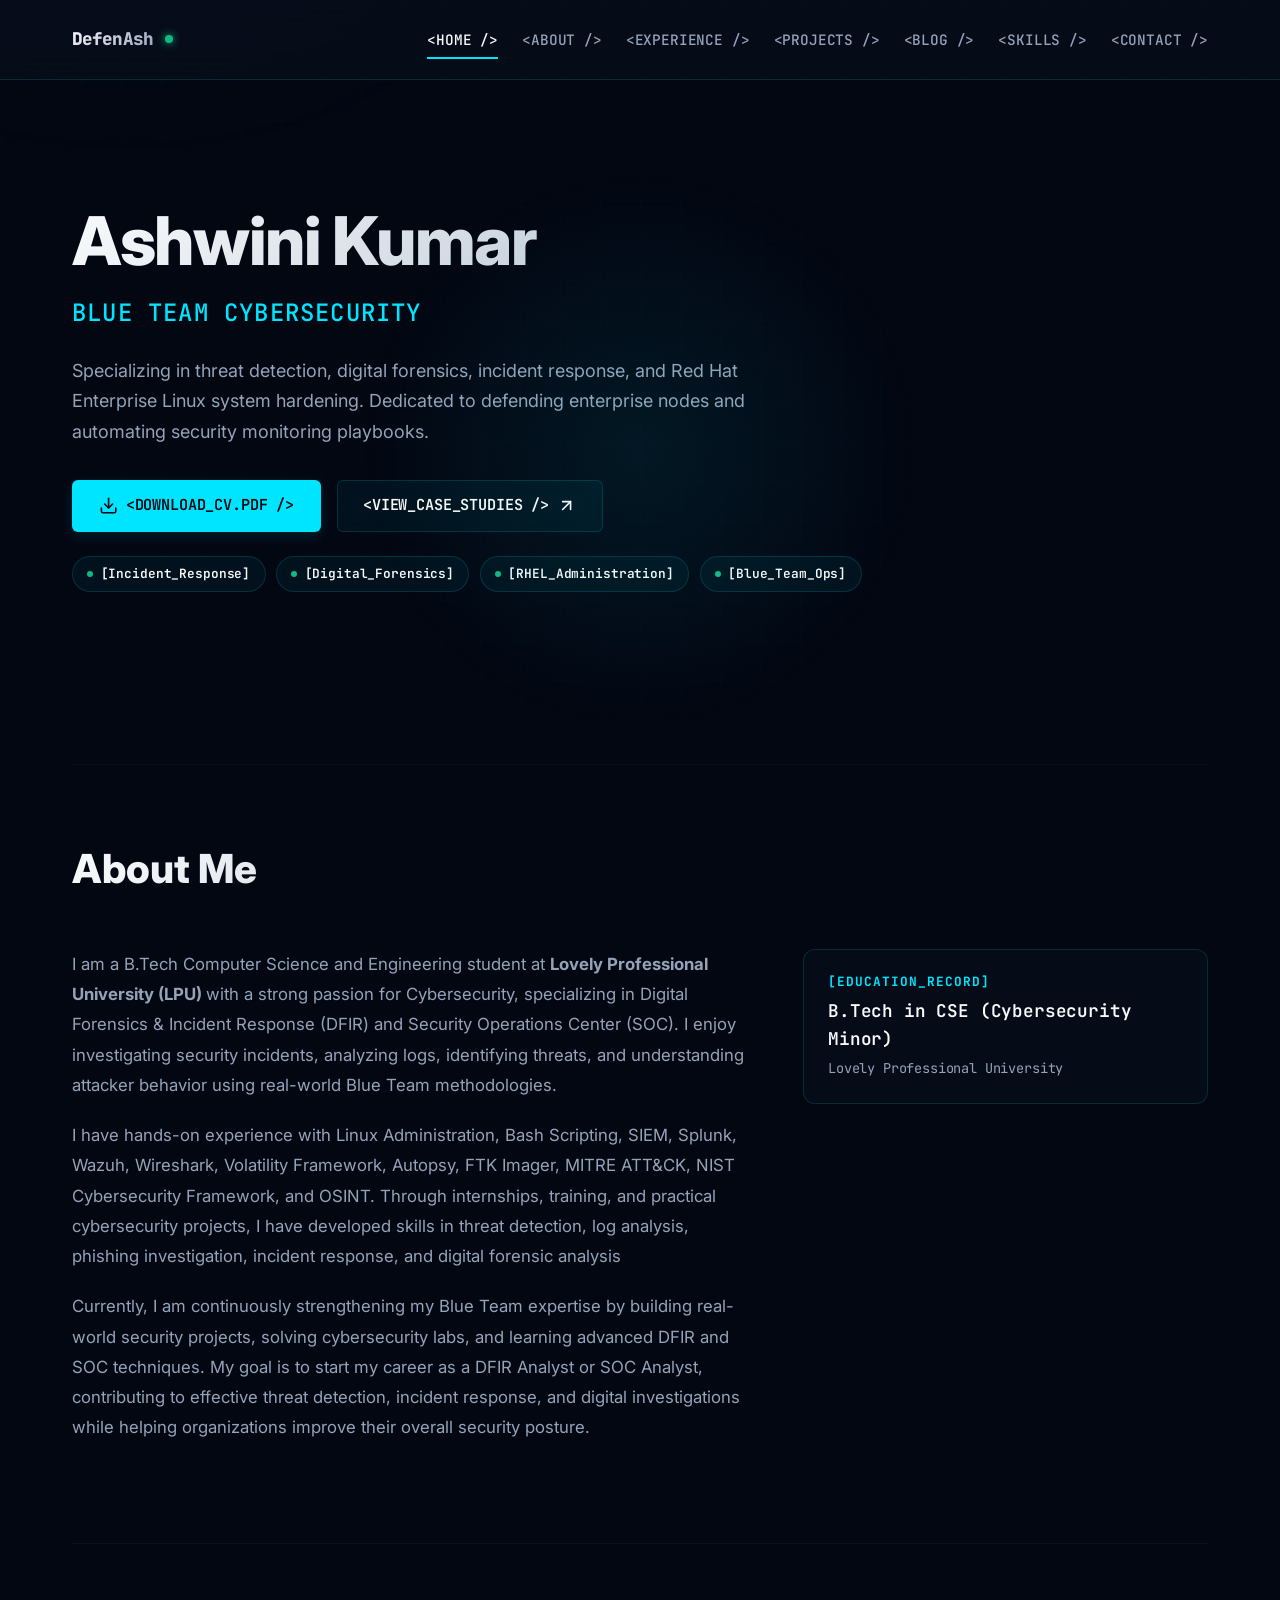
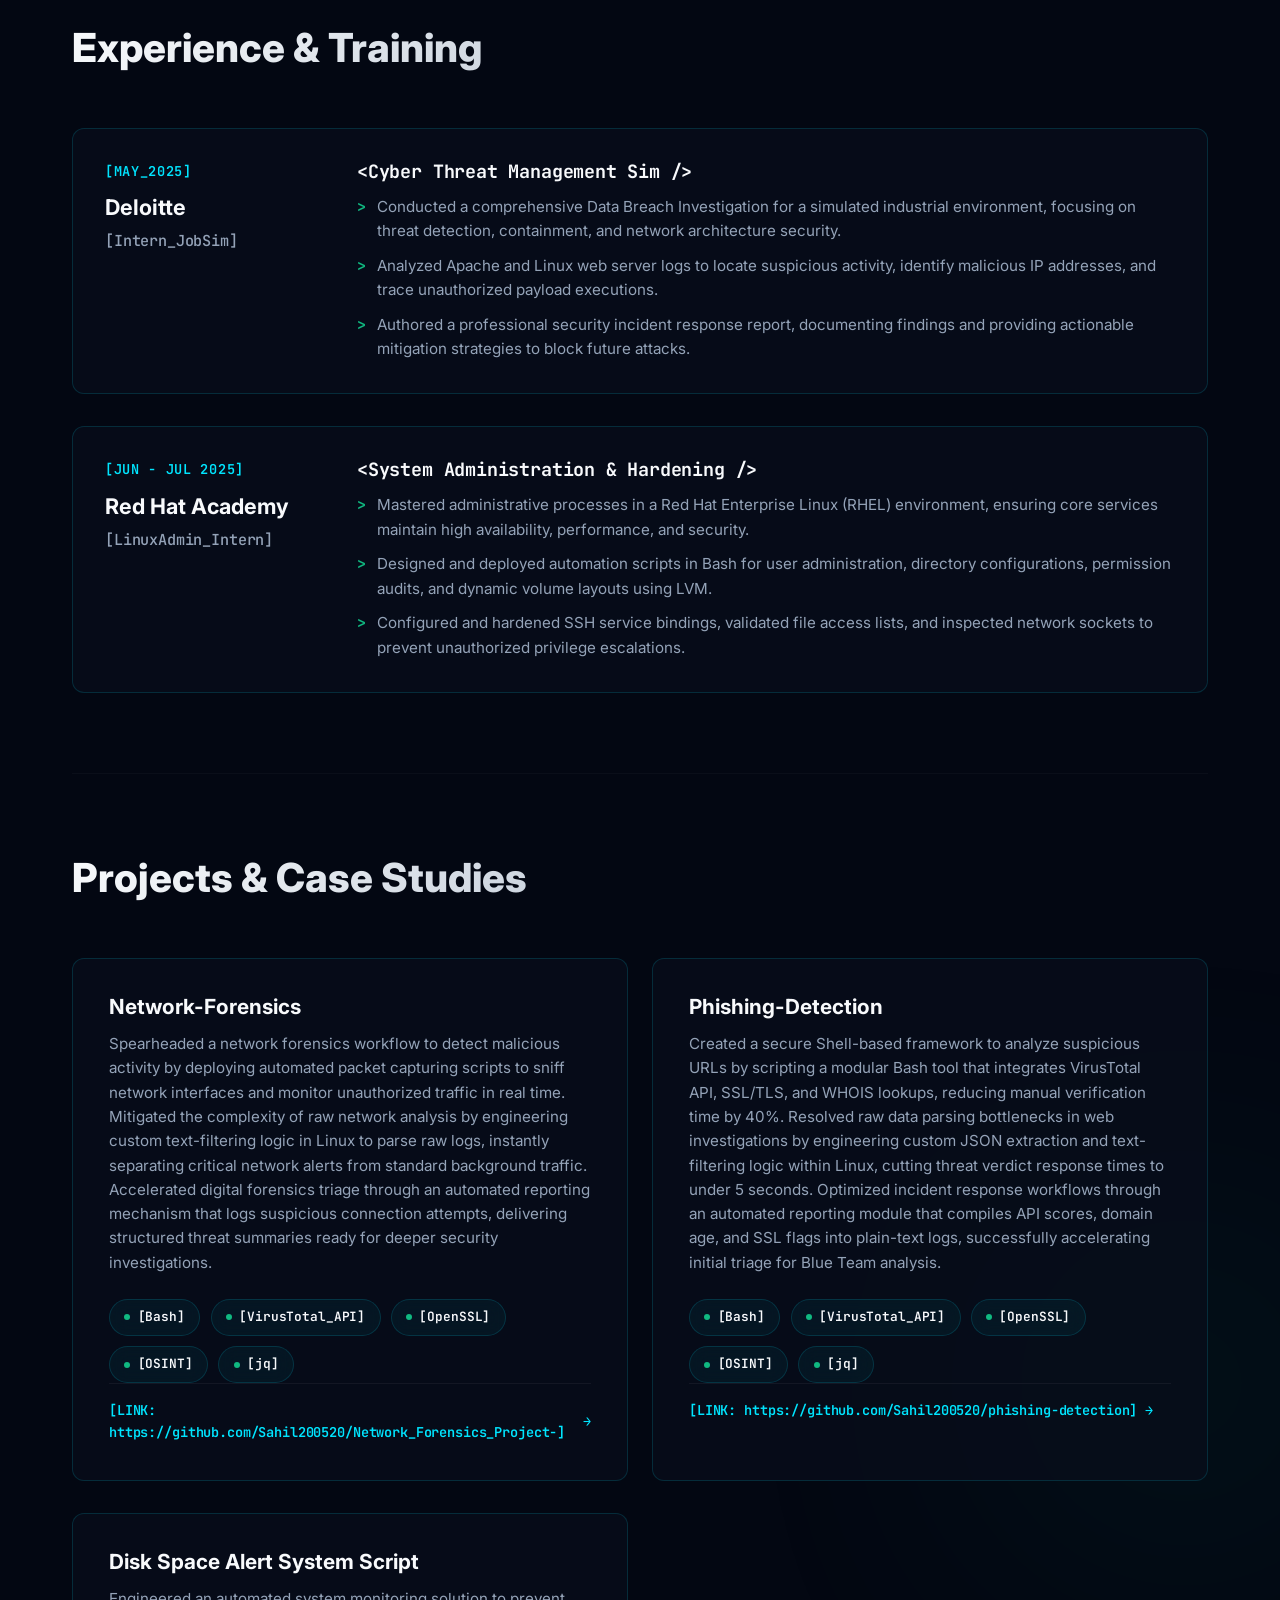
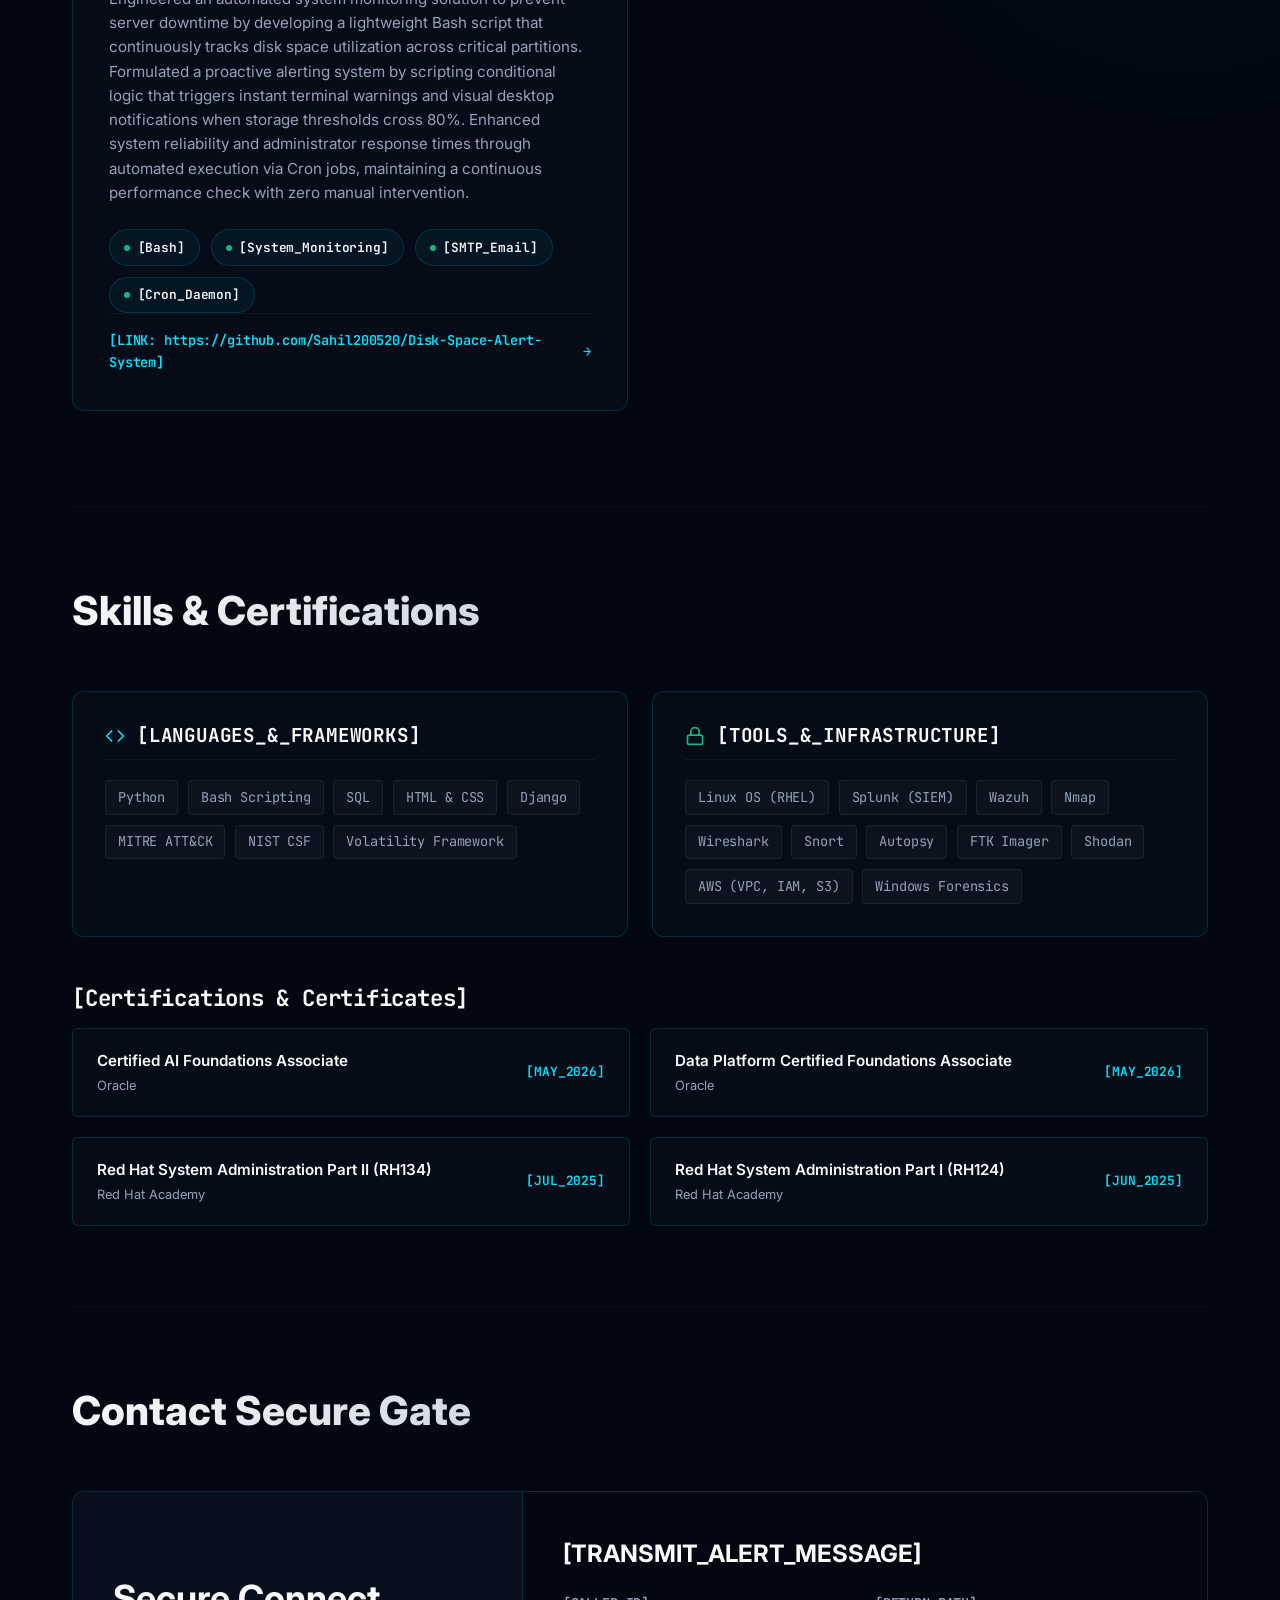
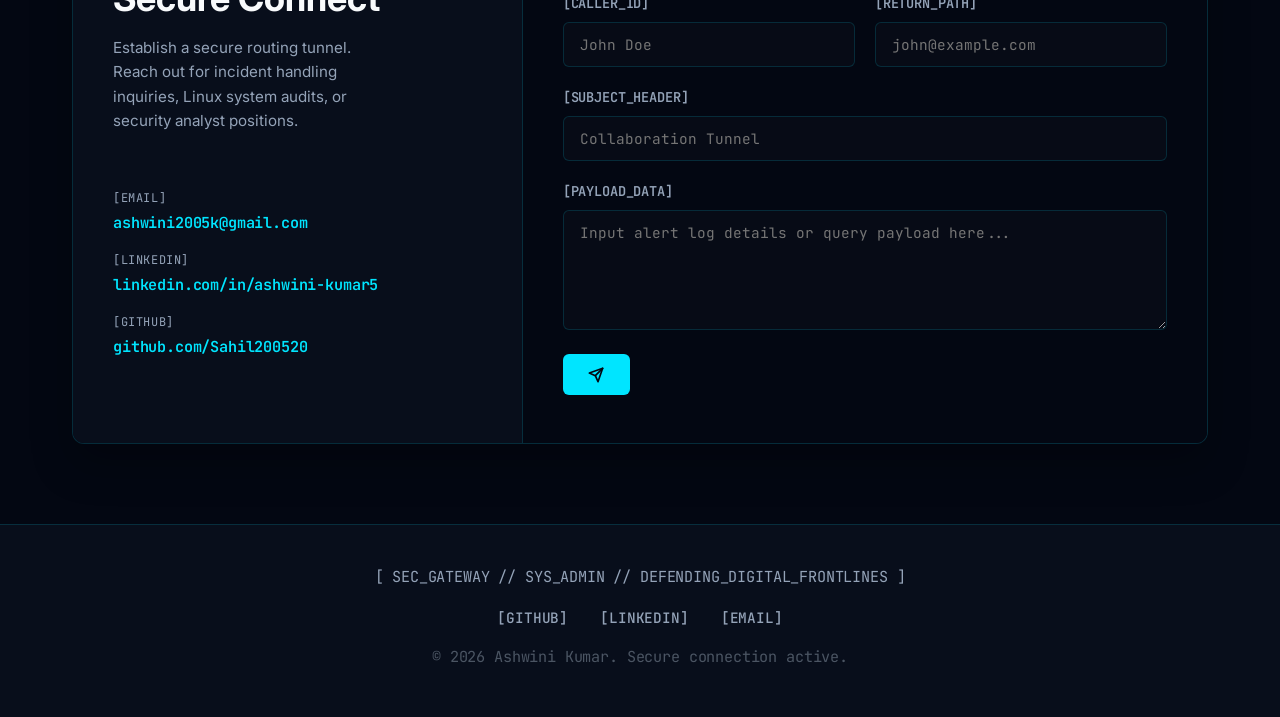
==== Portfolio/index.html @ 3b48bff8 "Fixed embedded repository issue and tracked Portfolio folder" ====
<!DOCTYPE html>
<html lang="en">

<head>
  <meta charset="utf-8" />
  <meta name="viewport" content="width=device-width, initial-scale=1" />
  <title>Ashwini Kumar | Cybersecurity &amp; Computer Science Engineer</title>
  <meta name="description"
    content="Portfolio of Ashwini Kumar, a B.Tech Computer Science and Engineering student specializing in Cybersecurity, Blue Team Operations, and Threat Detection." />
  <link rel="stylesheet" href="style.css" />
</head>

<body>
  <!-- Background Blobs -->
  <div class="bg-blob blob-1"></div>
  <div class="bg-blob blob-2"></div>

  <!-- Header Navigation -->
  <header class="topbar">
    <div class="inner">
      <a href="#home" class="brand" aria-label="Ashwini Kumar Home">
        <span class="monospace text-gradient"
          style="font-weight: 800; font-size: 1.1rem; letter-spacing: -0.05em; display: flex; align-items: center; gap: 0.45rem;">
          <span>DefenAsh</span>
        </span>
        <span class="status-dot" aria-hidden="true" style="margin-left: 0.25rem;"></span>
      </a>
      <button class="menu-toggle" aria-label="Toggle menu" id="menu-toggle">
        <span></span><span></span><span></span>
      </button>
      <nav aria-label="Main navigation" id="main-nav" class="monospace">
        <a class="navlink active" href="#home">&lt;HOME /&gt;</a>
        <a class="navlink" href="#about">&lt;ABOUT /&gt;</a>
        <a class="navlink" href="#experience">&lt;EXPERIENCE /&gt;</a>
        <a class="navlink" href="#projects">&lt;PROJECTS /&gt;</a>
        <a class="navlink" href="https://medium.com/@ashwini2005k" target="_blank" rel="noopener noreferrer">&lt;BLOG
          /&gt;</a>
        <a class="navlink" href="#skills">&lt;SKILLS /&gt;</a>
        <a class="navlink" href="#contact">&lt;CONTACT /&gt;</a>
      </nav>
    </div>
  </header>

  <!-- Main Content Wrap -->
  <main class="wrap">

    <!-- Hero Section -->
    <section id="home" class="hero reveal active">
      <div class="hero-content">
        <!-- <div class="hero-subtitle monospace">[ SEC_OPS // STATUS: ACTIVE_DEFENSE ]</div> -->
        <h1 class="text-gradient">Ashwini Kumar</h1>
        <div class="hero-role monospace"
          style="font-size: clamp(1.1rem, 3vw, 1.5rem); text-transform: uppercase; letter-spacing: 0.05em;">
          <span style="color: var(--accent-primary);">Blue Team Cybersecurity</span>
          <span class="accent-bullet" aria-hidden="true"
            style="color: var(--accent-secondary); margin: 0 0.5rem;"></span>
          <!-- <span>Aspiring SOC Analyst</span> -->
        </div>
        <p class="hero-desc">
          Specializing in threat detection, digital forensics, incident response, and Red Hat Enterprise Linux system
          hardening. Dedicated to defending enterprise nodes and automating security monitoring playbooks.
        </p>
        <div class="btnrow">
          <a href="assets/Ashwini_Kumar_Resume.pdf" class="btn primary" download="Ashwini_Kumar_Resume.pdf">
            <svg class="icon" viewBox="0 0 24 24" width="24" height="24" stroke="currentColor" stroke-width="2"
              fill="none" stroke-linecap="round" stroke-linejoin="round">
              <path d="M21 15v4a2 2 0 0 1-2 2H5a2 2 0 0 1-2-2v-4"></path>
              <polyline points="7 10 12 15 17 10"></polyline>
              <line x1="12" y1="15" x2="12" y2="3"></line>
            </svg>
            <span class="monospace">&lt;DOWNLOAD_CV.PDF /&gt;</span>
          </a>
          <a href="#projects" class="btn glass">
            <span class="monospace">&lt;VIEW_CASE_STUDIES /&gt;</span>
            <svg class="icon" style="transform: rotate(-45deg);" viewBox="0 0 24 24" width="24" height="24"
              stroke="currentColor" stroke-width="2" fill="none" stroke-linecap="round" stroke-linejoin="round">
              <line x1="5" y1="12" x2="19" y2="12"></line>
              <polyline points="12 5 19 12 12 19"></polyline>
            </svg>
          </a>
        </div>
        <div class="badges" aria-label="Core Qualifications">
          <!-- <span class="badge monospace">[SecOps]</span> -->
          <span class="badge monospace">[Incident_Response]</span>
          <span class="badge monospace">[Digital_Forensics]</span>
          <span class="badge monospace">[RHEL_Administration]</span>
          <span class="badge monospace">[Blue_Team_Ops]</span>
        </div>
      </div>
    </section>

    <!-- About Me Section -->
    <section id="about" class="reveal">
      <div class="section-title-wrap">
        <!-- <span class="section-tag monospace">[01_OVERVIEW_MODULE]</span> -->
        <h2 class="section-title text-gradient">About Me</h2>
      </div>
      <div class="about-grid">
        <div class="about-text">
          <p>
            I am a B.Tech Computer Science and Engineering student at <strong>Lovely Professional University (LPU)
            </strong> with a strong
            passion for Cybersecurity, specializing in Digital Forensics & Incident Response (DFIR) and Security
            Operations Center (SOC). I enjoy investigating security incidents, analyzing logs, identifying threats, and
            understanding attacker behavior using real-world Blue Team methodologies.
          </p>
          <p>
            I have hands-on experience with Linux Administration, Bash Scripting, SIEM, Splunk, Wazuh, Wireshark,
            Volatility Framework, Autopsy, FTK Imager, MITRE ATT&CK, NIST Cybersecurity Framework, and OSINT. Through
            internships, training, and practical cybersecurity projects, I have developed skills in threat detection,
            log analysis, phishing investigation, incident response, and digital forensic analysis
          </p>
          <p>
            Currently, I am continuously strengthening my Blue Team expertise by building real-world security
            projects, solving cybersecurity labs, and learning advanced DFIR and SOC techniques. My goal is to start my
            career as a DFIR Analyst or SOC Analyst, contributing to effective threat detection, incident response, and
            digital investigations while helping organizations improve their overall security posture.
          </p>
        </div>
        <div class="about-stats monospace">
          <div class="stat-box">
            <h4>[EDUCATION_RECORD]</h4>
            <p>B.Tech in CSE (Cybersecurity Minor)</p>
            <p style="font-size: 0.85rem; font-weight: normal; color: var(--text-secondary); margin-top: 0.25rem;">
              Lovely Professional University</p>
          </div>
        </div>
      </div>
    </section>

    <!-- Experience / Internships Section -->
    <section id="experience" class="reveal">
      <div class="section-title-wrap">
        <!-- <span class="section-tag monospace">[02_TIMELINE_MODULE]</span> -->
        <h2 class="section-title text-gradient">Experience &amp; Training</h2>
      </div>
      <div class="timeline">
        <!-- Deloitte Internship -->
        <div class="timeline-item">
          <div class="timeline-meta">
            <span class="timeline-date monospace">[MAY_2025]</span>
            <span class="timeline-org">Deloitte</span>
            <span class="timeline-role monospace">[Intern_JobSim]</span>
          </div>
          <div class="timeline-content">
            <h4 class="monospace">&lt;Cyber Threat Management Sim /&gt;</h4>
            <ul>
              <li>Conducted a comprehensive Data Breach Investigation for a simulated industrial environment, focusing
                on threat detection, containment, and network architecture security.</li>
              <li>Analyzed Apache and Linux web server logs to locate suspicious activity, identify malicious IP
                addresses, and trace unauthorized payload executions.</li>
              <li>Authored a professional security incident response report, documenting findings and providing
                actionable mitigation strategies to block future attacks.</li>
            </ul>
          </div>
        </div>

        <!-- Red Hat Linux Administration -->
        <div class="timeline-item">
          <div class="timeline-meta">
            <span class="timeline-date monospace">[JUN - JUL 2025]</span>
            <span class="timeline-org">Red Hat Academy</span>
            <span class="timeline-role monospace">[LinuxAdmin_Intern]</span>
          </div>
          <div class="timeline-content">
            <h4 class="monospace">&lt;System Administration &amp; Hardening /&gt;</h4>
            <ul>
              <li>Mastered administrative processes in a Red Hat Enterprise Linux (RHEL) environment, ensuring core
                services maintain high availability, performance, and security.</li>
              <li>Designed and deployed automation scripts in Bash for user administration, directory configurations,
                permission audits, and dynamic volume layouts using LVM.</li>
              <li>Configured and hardened SSH service bindings, validated file access lists, and inspected network
                sockets to prevent unauthorized privilege escalations.</li>
            </ul>
          </div>
        </div>
      </div>
    </section>

    <!-- Projects Grid Section -->
    <section id="projects" class="reveal">
      <div class="section-title-wrap">
        <!-- <span class="section-tag monospace">[03_PROJECT_MODULE]</span> -->
        <h2 class="section-title text-gradient">Projects &amp; Case Studies</h2>
      </div>
      <div class="grid">
        <!-- Project 1: Ultimate Phishing Analyzer -->
        <div class="card col-6">
          <div class="card-inner">
            <div class="card-header">
              <!-- <span class="tag monospace">[SEC_TOOL // AUTOMATION]</span> -->
            </div>
            <h3>Network-Forensics</h3>
            <p>
              Spearheaded a network forensics workflow to detect malicious activity by deploying automated packet
              capturing scripts to sniff network interfaces and monitor unauthorized traffic in real time.
              Mitigated the complexity of raw network analysis by engineering custom text-filtering logic in Linux to
              parse raw logs, instantly separating critical network alerts from standard background traffic.
              Accelerated digital forensics triage through an automated reporting mechanism that logs suspicious
              connection attempts, delivering structured threat summaries ready for deeper security investigations.
            </p>
            <div class="badges" aria-label="Tech Stack">
              <span class="badge monospace">[Bash]</span>
              <span class="badge monospace">[VirusTotal_API]</span>
              <span class="badge monospace">[OpenSSL]</span>
              <span class="badge monospace">[OSINT]</span>
              <span class="badge monospace">[jq]</span>
            </div>
            <div class="card-footer mt-6">
              <a href="https://github.com/Sahil200520" target="_blank" rel="noopener noreferrer"
                class="read-more monospace" style="font-size: 0.85rem;">
                [LINK: https://github.com/Sahil200520/Network_Forensics_Project-] <span class="arrow">→</span>
              </a>
            </div>
          </div>
        </div>

        <!-- Project 2: Honey-Trigger -->
        <div class="card col-6">
          <div class="card-inner">
            <div class="card-header">
              <!-- <span class="tag monospace">[DEF_TOOL // SOCK_HONEY]</span> -->
            </div>
            <h3>Phishing-Detection</h3>
            <p>
              Created a secure Shell-based framework to analyze suspicious URLs by scripting a modular Bash tool that
              integrates VirusTotal API, SSL/TLS, and WHOIS lookups, reducing manual verification time by 40%.
              Resolved raw data parsing bottlenecks in web investigations by engineering custom JSON extraction and
              text-filtering logic within Linux, cutting threat verdict response times to under 5 seconds.
              Optimized incident response workflows through an automated reporting module that compiles API scores,
              domain age, and SSL flags into plain-text logs, successfully accelerating initial triage for Blue Team
              analysis.
            </p>
            <div class="badges" aria-label="Tech Stack">
              <span class="badge monospace">[Bash]</span>
              <span class="badge monospace">[VirusTotal_API]</span>
              <span class="badge monospace">[OpenSSL]</span>
              <span class="badge monospace">[OSINT]</span>
              <span class="badge monospace">[jq]</span>
            </div>
            <div class="card-footer mt-6">
              <a href="https://github.com/Sahil200520" target="_blank" rel="noopener noreferrer"
                class="read-more monospace" style="font-size: 0.85rem;">
                [LINK: https://github.com/Sahil200520/phishing-detection]<span class="arrow">→</span>
              </a>
            </div>
          </div>
        </div>

        <!-- Project 3: Agentic AI EV Copilot -->


        <!-- Project 4: Disk Space Alert System Script -->
        <div class="card col-6">
          <div class="card-inner">
            <div class="card-header">
              <!-- <span class="tag monospace">[SYS_ADMIN // CRON]</span> -->
            </div>
            <h3>Disk Space Alert System Script</h3>
            <p>
              Engineered an automated system monitoring solution to prevent server downtime by developing a lightweight
              Bash script that continuously tracks disk space utilization across critical partitions.
              Formulated a proactive alerting system by scripting conditional logic that triggers instant terminal
              warnings and visual desktop notifications when storage thresholds cross 80%.
              Enhanced system reliability and administrator response times through automated execution via Cron jobs,
              maintaining a continuous performance check with zero manual intervention.
            </p>
            <div class="badges" aria-label="Tech Stack">
              <span class="badge monospace">[Bash]</span>
              <span class="badge monospace">[System_Monitoring]</span>
              <span class="badge monospace">[SMTP_Email]</span>
              <span class="badge monospace">[Cron_Daemon]</span>
            </div>
            <div class="card-footer mt-6">
              <a href="https://github.com/Sahil200520" target="_blank" rel="noopener noreferrer"
                class="read-more monospace" style="font-size: 0.85rem;">
                [LINK: https://github.com/Sahil200520/Disk-Space-Alert-System] <span class="arrow">→</span>
              </a>
            </div>
          </div>
        </div>
      </div>
    </section>

    <!-- Blog Redirected to Medium -->

    <!-- Skills & Certifications Section -->
    <section id="skills" class="reveal">
      <div class="section-title-wrap">
        <!-- <span class="section-tag monospace">[05_SKILLS_MATRIX]</span> -->
        <h2 class="section-title text-gradient">Skills &amp; Certifications</h2>
      </div>

      <div class="skills-grid">
        <!-- Skills Column 1 -->
        <div class="skills-card">
          <h3 class="monospace">
            <svg viewBox="0 0 24 24" width="20" height="20" stroke="var(--accent-primary)" stroke-width="2" fill="none"
              stroke-linecap="round" stroke-linejoin="round" style="display:inline-block; vertical-align: middle;">
              <polyline points="16 18 22 12 16 6"></polyline>
              <polyline points="8 6 2 12 8 18"></polyline>
            </svg>
            <span style="vertical-align: middle; margin-left: 0.25rem;">[LANGUAGES_&amp;_FRAMEWORKS]</span>
          </h3>
          <div class="skills-list">
            <span class="skill-tag monospace">Python</span>
            <span class="skill-tag monospace">Bash Scripting</span>
            <span class="skill-tag monospace">SQL</span>
            <span class="skill-tag monospace">HTML &amp; CSS</span>
            <span class="skill-tag monospace">Django</span>
            <span class="skill-tag monospace">MITRE ATT&amp;CK</span>
            <span class="skill-tag monospace">NIST CSF</span>
            <span class="skill-tag monospace">Volatility Framework</span>
          </div>
        </div>

        <!-- Skills Column 2 -->
        <div class="skills-card">
          <h3 class="monospace">
            <svg viewBox="0 0 24 24" width="20" height="20" stroke="var(--accent-secondary)" stroke-width="2"
              fill="none" stroke-linecap="round" stroke-linejoin="round"
              style="display:inline-block; vertical-align: middle;">
              <rect x="3" y="11" width="18" height="11" rx="2" ry="2"></rect>
              <path d="M7 11V7a5 5 0 0 1 10 0v4"></path>
            </svg>
            <span style="vertical-align: middle; margin-left: 0.25rem;">[TOOLS_&amp;_INFRASTRUCTURE]</span>
          </h3>
          <div class="skills-list">
            <span class="skill-tag monospace">Linux OS (RHEL)</span>
            <span class="skill-tag monospace">Splunk (SIEM)</span>
            <span class="skill-tag monospace">Wazuh</span>
            <span class="skill-tag monospace">Nmap</span>
            <span class="skill-tag monospace">Wireshark</span>
            <span class="skill-tag monospace">Snort</span>
            <span class="skill-tag monospace">Autopsy</span>
            <span class="skill-tag monospace">FTK Imager</span>
            <span class="skill-tag monospace">Shodan</span>
            <span class="skill-tag monospace">AWS (VPC, IAM, S3)</span>
            <span class="skill-tag monospace">Windows Forensics</span>
          </div>
        </div>
      </div>

      <!-- Certifications Sub-Section -->
      <div class="cert-section">
        <h3 class="mb-4 monospace">[Certifications & Certificates]</h3>
        <div class="certs-grid">
          <!-- Cert 1 -->
          <div class="cert-card">
            <div class="cert-info">
              <span class="cert-title">Certified AI Foundations Associate</span>
              <span class="cert-issuer">Oracle</span>
            </div>
            <span class="cert-date monospace">[MAY_2026]</span>
          </div>

          <!-- Cert 2 -->
          <div class="cert-card">
            <div class="cert-info">
              <span class="cert-title">Data Platform Certified Foundations Associate</span>
              <span class="cert-issuer">Oracle</span>
            </div>
            <span class="cert-date monospace">[MAY_2026]</span>
          </div>

          <!-- Cert 3 -->
          <div class="cert-card">
            <div class="cert-info">
              <span class="cert-title">Red Hat System Administration Part II (RH134)</span>
              <span class="cert-issuer">Red Hat Academy</span>
            </div>
            <span class="cert-date monospace">[JUL_2025]</span>
          </div>

          <!-- Cert 4 -->
          <div class="cert-card">
            <div class="cert-info">
              <span class="cert-title">Red Hat System Administration Part I (RH124)</span>
              <span class="cert-issuer">Red Hat Academy</span>
            </div>
            <span class="cert-date monospace">[JUN_2025]</span>
          </div>
        </div>
      </div>
    </section>

    <!-- Contact & Form Section -->
    <section id="contact" class="reveal">
      <div class="section-title-wrap">
        <!-- <span class="section-tag monospace">[06_ESTABLISH_SESSION]</span> -->
        <h2 class="section-title text-gradient">Contact Secure Gate</h2>
      </div>

      <div class="contact-panel">
        <!-- Left details panel -->
        <div class="contact-panel-left">
          <h2>Secure Connect</h2>
          <p>Establish a secure routing tunnel. Reach out for incident handling inquiries, Linux system audits, or
            security analyst positions.</p>
          <div class="contact-meta monospace">
            <div class="contact-meta-item">
              <span class="contact-meta-label">[EMAIL]</span>
              <span class="contact-meta-val"><a href="mailto:ashwini2005k@gmail.com">ashwini2005k@gmail.com</a></span>
            </div>
            <div class="contact-meta-item">
              <span class="contact-meta-label">[LINKEDIN]</span>
              <span class="contact-meta-val"><a href="https://linkedin.com/in/ashwini-kumar5/" target="_blank"
                  rel="noopener noreferrer">linkedin.com/in/ashwini-kumar5</a></span>
            </div>
            <div class="contact-meta-item">
              <span class="contact-meta-label">[GITHUB]</span>
              <span class="contact-meta-val"><a href="https://github.com/Sahil200520" target="_blank"
                  rel="noopener noreferrer">github.com/Sahil200520</a></span>
            </div>
          </div>
        </div>

        <!-- Right interactive form panel -->
        <div class="contact-panel-right">
          <h3>[TRANSMIT_ALERT_MESSAGE]</h3>
          <form class="contact-form" action="https://formspree.io/f/placeholder" method="POST"
            onsubmit="event.preventDefault(); alert('Session payload successfully transmitted!');">
            <div class="contact-form-grid">
              <label class="monospace">
                [CALLER_ID]
                <input type="text" name="name" placeholder="John Doe" required />
              </label>
              <label class="monospace">
                [RETURN_PATH]
                <input type="email" name="email" placeholder="john@example.com" required />
              </label>
              <label class="full-width monospace">
                [SUBJECT_HEADER]
                <input type="text" name="subject" placeholder="Collaboration Tunnel" required />
              </label>
              <label class="full-width monospace">
                [PAYLOAD_DATA]
                <textarea name="message" placeholder="Input alert log details or query payload here..."
                  required></textarea>
              </label>
            </div>
            <button type="submit" class="contact-submit monospace">
              <!-- <span>[ TRANSMIT ]</span> -->
              <svg viewBox="0 0 24 24" width="16" height="16" stroke="currentColor" stroke-width="2.5" fill="none"
                stroke-linecap="round" stroke-linejoin="round" style="display:inline-block; vertical-align: middle;">
                <line x1="22" y1="2" x2="11" y2="13"></line>
                <polygon points="22 2 15 22 11 13 2 9 22 2"></polygon>
              </svg>
            </button>
          </form>
        </div>
      </div>
    </section>

  </main>

  <!-- Footer Section -->
  <footer class="footer">
    <div class="wrap text-center">
      <p class="monospace">[ SEC_GATEWAY // SYS_ADMIN // DEFENDING_DIGITAL_FRONTLINES ]</p>
      <div class="social-links mt-4 monospace" style="font-size: 0.85rem;">
        <a href="https://github.com/Sahil200520" target="_blank" rel="noopener noreferrer">[GITHUB]</a>
        <a href="https://linkedin.com/in/ashwini-kumar5/" target="_blank" rel="noopener noreferrer">[LINKEDIN]</a>
        <a href="mailto:ashwini2005k@gmail.com">[EMAIL]</a>
      </div>
      <p class="footer-copy monospace">© 2026 Ashwini Kumar. Secure connection active.</p>
    </div>
  </footer>

  <div class="custom-cursor-dot" aria-hidden="true"></div>
  <div class="custom-cursor-ring" aria-hidden="true"></div>

  <script src="script.js"></script>
</body>

</html>
---- Portfolio/style.css ----
@import url('https://fonts.googleapis.com/css2?family=Inter:wght@300;400;500;600;700;800&family=JetBrains+Mono:wght@400;500;600;700&display=swap');

:root {
  /* Color Palette - Cybersecurity Operations Center (SOC) Theme */
  --bg-color: #030712;
  /* Deep Obsidian Gray-Black */
  --bg-color-alt: #080E1B;
  /* Dark Blue-Gray Terminal slate */
  --text-primary: #F8FAFC;
  /* Crisp Off-White */
  --text-secondary: #94A3B8;
  /* Cool steel gray */

  --accent-primary: #00E5FF;
  /* Glowing Cyber Cyan */
  --accent-primary-hover: #80F0FF;
  --accent-secondary: #10B981;
  /* Secure Emerald Green */
  --accent-secondary-hover: #34D399;

  --glass-bg: rgba(8, 14, 27, 0.75);
  --glass-border: rgba(0, 229, 255, 0.15);
  --glass-highlight: rgba(0, 229, 255, 0.05);
  --accent-glow: rgba(0, 229, 255, 0.12);

  /* Layout & Spacing */
  --max-width: 1200px;
  --header-height: 80px;
  --transition: all 0.3s cubic-bezier(0.25, 0.8, 0.25, 1);
  --radius-sm: 6px;
  --radius-md: 12px;
  --radius-lg: 18px;
}

/* Reset and Base */
*,
*::before,
*::after {
  margin: 0;
  padding: 0;
  box-sizing: border-box;
}

html {
  scroll-behavior: smooth;
  font-size: 16px;
}

body {
  font-family: 'Inter', -apple-system, sans-serif;
  background-color: var(--bg-color);
  color: var(--text-primary);
  line-height: 1.6;
  overflow-x: hidden;
  position: relative;
}

/* HUD Grid Overlay representing a secure server terminal environment */
body::after {
  content: "";
  position: fixed;
  top: 0;
  left: 0;
  right: 0;
  bottom: 0;
  background-image:
    linear-gradient(rgba(0, 229, 255, 0.015) 1px, transparent 1px),
    linear-gradient(90deg, rgba(0, 229, 255, 0.015) 1px, transparent 1px);
  background-size: 40px 40px;
  z-index: -2;
  pointer-events: none;
}

/* Mouse Spotlight Effect - Cyber cyan glow */
body::before {
  content: "";
  position: fixed;
  top: 0;
  left: 0;
  right: 0;
  bottom: 0;
  background: radial-gradient(800px circle at calc(var(--mouse-x, 0.5) * 100vw) calc(var(--mouse-y, 0.5) * 100vh), rgba(0, 229, 255, 0.08), transparent 35%);
  z-index: 1000;
  pointer-events: none;
}

/* Background Effects */
.bg-blob {
  position: absolute;
  border-radius: 30%;
  filter: blur(140px);
  z-index: -1;
  opacity: 0.2;
  transition: transform 0.8s cubic-bezier(0.25, 0.8, 0.25, 1);
}

.blob-1 {
  top: -10%;
  left: -10%;
  width: 40vw;
  height: 40vw;
  background: radial-gradient(circle, var(--accent-primary) 0%, transparent 70%);
}

.blob-2 {
  top: 50%;
  right: -10%;
  width: 35vw;
  height: 35vw;
  background: radial-gradient(circle, var(--accent-secondary) 0%, transparent 70%);
}

/* Monospace fonts for terminal stats, labels, brackets */
.monospace {
  font-family: 'JetBrains Mono', 'Fira Code', monospace;
  letter-spacing: -0.01em;
}

/* Blinking Status dot */
.status-dot {
  width: 8px;
  height: 8px;
  background-color: var(--accent-secondary);
  border-radius: 50%;
  display: inline-block;
  box-shadow: 0 0 8px var(--accent-secondary);
  animation: blink 2s infinite;
}

@keyframes blink {

  0%,
  100% {
    opacity: 1;
  }

  50% {
    opacity: 0.3;
  }
}

/* Typography */
h1,
h2,
h3,
h4,
h5,
h6 {
  font-weight: 700;
  line-height: 1.2;
  margin-bottom: 1rem;
}

h1 {
  font-size: clamp(2.5rem, 6vw, 4.5rem);
  letter-spacing: -0.02em;
}

h2 {
  font-size: clamp(2rem, 4vw, 2.5rem);
}

h3 {
  font-size: 1.4rem;
}

p {
  color: var(--text-secondary);
  font-size: 1.05rem;
  margin-bottom: 1.5rem;
}

.text-gradient {
  background: linear-gradient(135deg, var(--text-primary), var(--text-secondary));
  -webkit-background-clip: text;
  background-clip: text;
  -webkit-text-fill-color: transparent;
}

.glow-text {
  color: var(--accent-primary);
  text-shadow: 0 0 20px rgba(0, 229, 255, 0.4);
}

a {
  text-decoration: none;
  color: inherit;
  transition: var(--transition);
}

/* Utilities */
.wrap {
  max-width: var(--max-width);
  margin: 0 auto;
  padding: 0 2rem;
}

.mt-1 {
  margin-top: 0.25rem;
}

.mt-2 {
  margin-top: 0.5rem;
}

.mt-4 {
  margin-top: 1rem;
}

.mt-6 {
  margin-top: 1.5rem;
}

.mt-8 {
  margin-top: 2rem;
}

.mt-12 {
  margin-top: 4rem;
}

.mb-2 {
  margin-bottom: 0.5rem;
}

.mb-4 {
  margin-bottom: 1rem;
}

.mb-8 {
  margin-bottom: 2rem;
}

.mb-12 {
  margin-bottom: 4rem;
}

.text-center {
  text-align: center;
}

/* Grid System */
.grid {
  display: grid;
  row-gap: 2rem;
  column-gap: 24px;
  grid-template-columns: repeat(12, 1fr);
  margin-top: 15px;
  margin-bottom: 15px;
}

.col-12 {
  grid-column: span 12;
}

.col-8 {
  grid-column: span 8;
}

.col-6 {
  grid-column: span 6;
}

.col-4 {
  grid-column: span 4;
}

.col-3 {
  grid-column: span 3;
}

@media (max-width: 900px) {

  .col-8,
  .col-6,
  .col-4,
  .col-3 {
    grid-column: span 12;
  }
}

/* Buttons */
.btnrow {
  display: flex;
  gap: 1rem;
  flex-wrap: wrap;
  margin-top: 1.5rem;
}

.btn {
  display: inline-flex;
  align-items: center;
  gap: 0.5rem;
  padding: 0.8rem 1.6rem;
  font-size: 0.95rem;
  font-weight: 600;
  border-radius: var(--radius-sm);
  cursor: pointer;
  transition: var(--transition);
  border: 1px solid transparent;
}

.btn.primary {
  background: var(--accent-primary);
  color: var(--bg-color);
  box-shadow: 0 4px 14px var(--accent-glow);
}

.btn.primary:hover {
  background: var(--accent-primary-hover);
  transform: translateY(-2px);
  color: var(--bg-color);
  box-shadow: 0 6px 20px rgba(0, 229, 255, 0.35), 0 0 15px rgba(0, 229, 255, 0.2);
}

.btn.glass {
  background: var(--glass-highlight);
  border: 1px solid var(--glass-border);
  color: var(--text-primary);
  backdrop-filter: blur(10px);
  -webkit-backdrop-filter: blur(10px);
}

.btn.glass:hover {
  background: rgba(255, 255, 255, 0.08);
  border-color: var(--accent-primary);
  transform: translateY(-2px);
  box-shadow: 0 4px 15px rgba(0, 229, 255, 0.1);
}

.btn .icon {
  width: 1.2rem;
  height: 1.2rem;
  transition: var(--transition);
  stroke: currentColor;
  stroke-width: 2;
  fill: none;
}

.btn:hover .icon {
  transform: translateY(2px);
}

/* Header & Nav */
.topbar {
  position: fixed;
  top: 0;
  left: 0;
  right: 0;
  height: var(--header-height);
  background: var(--glass-bg);
  backdrop-filter: blur(16px);
  -webkit-backdrop-filter: blur(16px);
  border-bottom: 1px solid var(--glass-border);
  z-index: 1000;
  display: flex;
  align-items: center;
}

.topbar .inner {
  width: 100%;
  max-width: var(--max-width);
  margin: 0 auto;
  padding: 0 2rem;
  display: flex;
  justify-content: space-between;
  align-items: center;
}

.brand {
  font-size: 1.15rem;
  font-weight: 700;
  display: flex;
  align-items: center;
  gap: 0.5rem;
}

.brand .dot {
  width: 8px;
  height: 8px;
  background: var(--accent-secondary);
  border-radius: 50%;
  display: inline-block;
  box-shadow: 0 0 8px var(--accent-secondary);
}

.topbar nav {
  display: flex;
  gap: 1.5rem;
}

.navlink {
  font-size: 0.9rem;
  font-weight: 500;
  color: var(--text-secondary);
  position: relative;
  padding: 0.25rem 0;
}

.navlink:hover,
.navlink.active {
  color: var(--text-primary);
}

.navlink::after {
  content: '';
  position: absolute;
  bottom: -4px;
  left: 0;
  width: 0;
  height: 2px;
  background: var(--accent-primary);
  transition: var(--transition);
}

.navlink:hover::after,
.navlink.active::after {
  width: 100%;
}

.menu-toggle {
  display: none;
  flex-direction: column;
  gap: 5px;
  background: none;
  border: none;
  cursor: pointer;
  z-index: 1001;
  padding: 5px;
}

.menu-toggle span {
  width: 24px;
  height: 2px;
  background: var(--text-primary);
  transition: var(--transition);
}

@media (max-width: 768px) {
  .menu-toggle {
    display: flex;
  }

  .topbar nav {
    position: fixed;
    top: var(--header-height);
    left: 0;
    right: 0;
    background: var(--bg-color-alt);
    border-bottom: 1px solid var(--glass-border);
    flex-direction: column;
    padding: 2rem;
    gap: 1.5rem;
    transform: translateY(-150%);
    opacity: 0;
    transition: var(--transition);
    align-items: center;
  }

  .topbar nav.active {
    transform: translateY(0);
    opacity: 1;
  }

  .menu-toggle.active span:nth-child(1) {
    transform: rotate(45deg) translate(5px, 5px);
  }

  .menu-toggle.active span:nth-child(2) {
    opacity: 0;
  }

  .menu-toggle.active span:nth-child(3) {
    transform: rotate(-45deg) translate(5px, -5px);
  }
}

/* Sections Base Styling */
section {
  padding: 5rem 0;
  border-bottom: 1px solid rgba(255, 255, 255, 0.03);
}

section:last-of-type {
  border-bottom: none;
}

/* Hero Section */
.hero {
  min-height: 85vh;
  display: flex;
  flex-direction: column;
  justify-content: center;
  padding-top: calc(var(--header-height) + 2rem);
}

.hero-subtitle {
  color: var(--accent-primary);
  font-weight: 600;
  letter-spacing: 0.12em;
  font-size: 0.85rem;
  margin-bottom: 0.75rem;
  display: flex;
  align-items: center;
  gap: 0.5rem;
}

.hero-subtitle::before {
  content: '';
  display: inline-block;
  width: 12px;
  height: 2px;
  background: var(--accent-primary);
}

.hero h1 {
  font-size: clamp(2.5rem, 7vw, 4.2rem);
  font-weight: 800;
  line-height: 1.1;
  letter-spacing: -0.02em;
}

.hero-role {
  font-size: clamp(1.25rem, 3.5vw, 1.75rem);
  font-weight: 500;
  color: var(--text-primary);
  margin-top: 0.5rem;
  display: flex;
  align-items: center;
  gap: 0.6rem;
}

.hero-role .accent-bullet {
  color: var(--accent-secondary);
}

.hero-desc {
  font-size: 1.125rem;
  max-width: 750px;
  margin-top: 1.5rem;
  margin-bottom: 2rem;
  line-height: 1.7;
}

/* Badges list */
.badges {
  display: flex;
  flex-wrap: wrap;
  gap: 0.65rem;
  margin-top: 1.5rem;
}

.badge {
  background: var(--glass-highlight);
  border: 1px solid var(--glass-border);
  padding: 0.45rem 0.9rem;
  border-radius: 2rem;
  font-size: 0.8rem;
  font-weight: 600;
  backdrop-filter: blur(10px);
  -webkit-backdrop-filter: blur(10px);
  transition: var(--transition);
  display: flex;
  align-items: center;
  gap: 0.45rem;
  color: var(--text-primary);
}

.badge:hover {
  border-color: var(--accent-primary);
  transform: translateY(-2px);
  box-shadow: 0 4px 15px rgba(0, 229, 255, 0.15);
}

.badge::before {
  content: '';
  width: 6px;
  height: 6px;
  background: var(--accent-secondary);
  border-radius: 50%;
  display: inline-block;
}

/* Section Headings */
.section-title-wrap {
  margin-bottom: 3.5rem;
  position: relative;
}

.section-tag {
  color: var(--accent-primary);
  font-weight: 600;
  letter-spacing: 0.12em;
  font-size: 0.8rem;
  margin-bottom: 0.5rem;
  display: block;
}

.section-title {
  font-size: clamp(2rem, 4vw, 2.5rem);
  font-weight: 800;
  margin-bottom: 0;
}

/* About Me Content */
.about-grid {
  display: grid;
  grid-template-columns: 1.25fr 0.75fr;
  gap: 3.5rem;
  align-items: start;
}

@media (max-width: 900px) {
  .about-grid {
    grid-template-columns: 1fr;
    gap: 2rem;
  }
}

.about-text p {
  font-size: 1.05rem;
  line-height: 1.8;
  margin-bottom: 1.25rem;
}

.about-stats {
  display: flex;
  flex-direction: column;
  gap: 1.25rem;
}

.stat-box {
  background: var(--glass-bg);
  border: 1px solid var(--glass-border);
  padding: 1.5rem;
  border-radius: var(--radius-md);
  transition: var(--transition);
}

.stat-box:hover {
  border-color: var(--accent-primary);
  transform: translateY(-2px);
  box-shadow: 0 8px 24px rgba(0, 229, 255, 0.05);
}

.stat-box h4 {
  color: var(--accent-primary);
  font-size: 0.8rem;
  text-transform: uppercase;
  letter-spacing: 0.08em;
  margin-bottom: 0.5rem;
}

.stat-box p {
  color: var(--text-primary);
  font-size: 1.1rem;
  font-weight: 600;
  margin-bottom: 0;
}

/* Cards (Projects & Blogs) */
.card {
  display: flex;
  flex-direction: column;
  background: var(--glass-bg);
  border: 1px solid var(--glass-border);
  border-radius: var(--radius-md);
  padding: 2.25rem;
  position: relative;
  overflow: hidden;
  transition: var(--transition);
  height: 100%;
  cursor: pointer;
}

.card::before {
  content: '';
  position: absolute;
  top: 0;
  left: 0;
  right: 0;
  height: 4px;
  background: linear-gradient(90deg, var(--accent-primary), var(--accent-secondary));
  transform: scaleX(0);
  transform-origin: left;
  transition: transform 0.4s ease;
}

.card:hover {
  transform: translateY(-8px);
  background: var(--bg-color-alt);
  border-color: rgba(0, 229, 255, 0.35);
  box-shadow: 0 20px 40px rgba(0, 0, 0, 0.5), 0 0 20px rgba(0, 229, 255, 0.1);
}

.card:hover::before {
  transform: scaleX(1);
}

.card .tag {
  display: inline-block;
  font-size: 0.72rem;
  letter-spacing: 0.08em;
  color: var(--accent-primary);
  margin-bottom: 0.75rem;
  font-weight: 600;
}

.card h3 {
  font-size: 1.3rem;
  margin-bottom: 0.75rem;
  color: var(--text-primary);
}

.card p {
  font-size: 0.95rem;
  margin-bottom: 1.5rem;
  color: var(--text-secondary);
  flex-grow: 1;
}

.card-footer {
  display: flex;
  align-items: center;
  justify-content: space-between;
  margin-top: auto;
  border-top: 1px solid rgba(255, 255, 255, 0.05);
  padding-top: 1rem;
}

.read-more {
  font-weight: 600;
  color: var(--accent-primary);
  display: flex;
  align-items: center;
  gap: 0.5rem;
  font-size: 0.9rem;
  transition: var(--transition);
}

.read-more .arrow {
  transition: transform 0.3s ease;
}

.card:hover .read-more .arrow {
  transform: translateX(6px);
}

/* Internships Timeline */
.timeline {
  display: flex;
  flex-direction: column;
  gap: 2rem;
}

.timeline-item {
  display: grid;
  grid-template-columns: 220px 1fr;
  gap: 2rem;
  padding: 2rem;
  background: var(--glass-bg);
  border: 1px solid var(--glass-border);
  border-radius: var(--radius-md);
  transition: var(--transition);
}

.timeline-item:hover {
  border-color: var(--accent-primary);
  background: var(--bg-color-alt);
  transform: translateY(-4px);
  box-shadow: 0 8px 30px rgba(0, 229, 255, 0.05);
}

.timeline-meta {
  display: flex;
  flex-direction: column;
}

.timeline-date {
  color: var(--accent-primary);
  font-weight: 600;
  font-size: 0.85rem;
  margin-bottom: 0.5rem;
  letter-spacing: 0.05em;
}

.timeline-org {
  font-size: 1.35rem;
  font-weight: 700;
  color: var(--text-primary);
}

.timeline-role {
  font-size: 0.95rem;
  color: var(--text-secondary);
  font-weight: 500;
  margin-top: 0.25rem;
}

.timeline-content h4 {
  font-size: 1.15rem;
  color: var(--text-primary);
  margin-bottom: 0.75rem;
}

.timeline-content ul {
  list-style: none;
  display: flex;
  flex-direction: column;
  gap: 0.65rem;
}

.timeline-content li {
  position: relative;
  padding-left: 1.25rem;
  font-size: 0.95rem;
  color: var(--text-secondary);
}

.timeline-content li::before {
  content: '>';
  position: absolute;
  left: 0;
  color: var(--accent-secondary);
  font-family: 'JetBrains Mono', monospace;
  font-weight: bold;
}

@media (max-width: 768px) {
  .timeline-item {
    grid-template-columns: 1fr;
    gap: 1rem;
    padding: 1.5rem;
  }
}

/* Skills Categories Grid */
.skills-grid {
  display: grid;
  grid-template-columns: repeat(2, 1fr);
  gap: 1.5rem;
}

@media (max-width: 768px) {
  .skills-grid {
    grid-template-columns: 1fr;
  }
}

.skills-card {
  background: var(--glass-bg);
  border: 1px solid var(--glass-border);
  padding: 2rem;
  border-radius: var(--radius-md);
  transition: var(--transition);
}

.skills-card:hover {
  border-color: var(--accent-primary);
  background: var(--bg-color-alt);
  box-shadow: 0 8px 30px rgba(0, 229, 255, 0.05);
}

.skills-card h3 {
  font-size: 1.2rem;
  color: var(--text-primary);
  margin-bottom: 1.25rem;
  display: flex;
  align-items: center;
  gap: 0.5rem;
  border-bottom: 1px solid rgba(255, 255, 255, 0.05);
  padding-bottom: 0.75rem;
}

.skills-list {
  display: flex;
  flex-wrap: wrap;
  gap: 0.6rem;
}

.skill-tag {
  background: rgba(255, 255, 255, 0.03);
  border: 1px solid rgba(255, 255, 255, 0.06);
  padding: 0.35rem 0.75rem;
  border-radius: 4px;
  font-size: 0.85rem;
  color: var(--text-secondary);
  transition: var(--transition);
}

.skill-tag:hover {
  background: var(--glass-highlight);
  border-color: var(--accent-secondary);
  color: var(--text-primary);
  transform: translateY(-1px);
  box-shadow: 0 2px 8px rgba(16, 185, 129, 0.2);
}

/* Certifications Lists */
.cert-section {
  margin-top: 3rem;
}

.certs-grid {
  display: grid;
  grid-template-columns: repeat(2, 1fr);
  gap: 1.25rem;
}

@media (max-width: 768px) {
  .certs-grid {
    grid-template-columns: 1fr;
  }
}

.cert-card {
  display: flex;
  align-items: center;
  justify-content: space-between;
  background: var(--glass-bg);
  border: 1px solid var(--glass-border);
  padding: 1.25rem 1.5rem;
  border-radius: var(--radius-sm);
  transition: var(--transition);
}

.cert-card:hover {
  border-color: var(--accent-primary);
  background: var(--bg-color-alt);
  transform: translateX(4px);
  box-shadow: 0 4px 15px rgba(0, 229, 255, 0.05);
}

.cert-info {
  display: flex;
  flex-direction: column;
}

.cert-title {
  font-weight: 600;
  color: var(--text-primary);
  font-size: 0.95rem;
}

.cert-issuer {
  font-size: 0.8rem;
  color: var(--text-secondary);
  margin-top: 0.15rem;
}

.cert-date {
  font-size: 0.8rem;
  color: var(--accent-primary);
  font-weight: 600;
  text-align: right;
  white-space: nowrap;
}

/* Contact Panel Form styling */
.contact-panel {
  display: grid;
  grid-template-columns: 0.92fr 1.4fr;
  border-radius: var(--radius-md);
  overflow: hidden;
  margin-top: 2rem;
  border: 1px solid var(--glass-border);
  box-shadow: 0 20px 40px rgba(0, 0, 0, 0.25);
  background: var(--glass-bg);
}

.contact-panel-left {
  background: var(--bg-color-alt);
  color: var(--text-primary);
  padding: 3rem 2.5rem;
  display: flex;
  flex-direction: column;
  justify-content: center;
  border-right: 1px solid var(--glass-border);
}

.contact-panel-left h2 {
  margin-bottom: 1rem;
  font-size: clamp(1.85rem, 3.5vw, 2.25rem);
  color: var(--text-primary);
}

.contact-panel-left p {
  color: var(--text-secondary);
  font-size: 0.95rem;
  max-width: 28ch;
  line-height: 1.6;
}

.contact-meta {
  margin-top: 2rem;
  display: flex;
  flex-direction: column;
  gap: 1rem;
}

.contact-meta-item {
  display: flex;
  flex-direction: column;
  font-size: 0.9rem;
}

.contact-meta-label {
  color: var(--text-secondary);
  font-size: 0.75rem;
  text-transform: uppercase;
  letter-spacing: 0.05em;
}

.contact-meta-val {
  color: var(--text-primary);
  font-weight: 600;
  margin-top: 0.15rem;
  font-size: 0.95rem;
}

.contact-meta a {
  color: var(--accent-primary);
}

.contact-meta a:hover {
  color: var(--accent-primary-hover);
  text-decoration: underline;
}

.contact-panel-right {
  background: var(--bg-color);
  color: var(--text-primary);
  padding: 3rem 2.5rem;
  position: relative;
}

.contact-panel-right h3 {
  font-size: 1.5rem;
  line-height: 1.2;
  color: var(--text-primary);
  margin-bottom: 1.5rem;
}

.contact-form-grid {
  display: grid;
  grid-template-columns: repeat(2, minmax(0, 1fr));
  gap: 1.25rem;
}

.contact-form label {
  display: flex;
  flex-direction: column;
  gap: 0.45rem;
  font-size: 0.85rem;
  color: var(--text-secondary);
  font-weight: 600;
}

.contact-form input,
.contact-form textarea {
  width: 100%;
  border: 1px solid var(--glass-border);
  border-radius: 6px;
  padding: 0.75rem 1rem;
  font-size: 0.9rem;
  background: rgba(255, 255, 255, 0.02);
  color: var(--text-primary);
  font-family: inherit;
  transition: var(--transition);
}

.contact-form input:focus,
.contact-form textarea:focus {
  outline: none;
  border-color: var(--accent-primary);
  background: rgba(255, 255, 255, 0.05);
  box-shadow: 0 0 10px rgba(0, 229, 255, 0.2);
}

.contact-form textarea {
  resize: vertical;
  min-height: 120px;
}

.contact-form .full-width {
  grid-column: 1 / -1;
}

.contact-submit {
  margin-top: 1.5rem;
  border: 0;
  border-radius: 6px;
  background: var(--accent-primary);
  color: var(--bg-color);
  padding: 0.8rem 1.6rem;
  font-size: 0.95rem;
  font-weight: 600;
  cursor: pointer;
  transition: var(--transition);
  display: inline-flex;
  align-items: center;
  gap: 0.5rem;
}

.contact-submit:hover {
  background: var(--accent-primary-hover);
  transform: translateY(-2px);
  box-shadow: 0 4px 15px rgba(0, 229, 255, 0.35);
}

@media (max-width: 900px) {
  .contact-panel {
    grid-template-columns: 1fr;
  }

  .contact-panel-left,
  .contact-panel-right {
    padding: 2rem 1.5rem;
  }

  .contact-panel-left {
    border-right: none;
    border-bottom: 1px solid var(--glass-border);
  }

  .contact-panel-right h3 {
    font-size: 1.35rem;
  }

  .contact-form-grid {
    grid-template-columns: 1fr;
  }
}

/* Scroll Animations */
.reveal {
  opacity: 0;
  transform: translateY(30px);
  transition: opacity 0.8s cubic-bezier(0.25, 0.8, 0.25, 1), transform 0.8s cubic-bezier(0.25, 0.8, 0.25, 1);
}

.reveal.active {
  opacity: 1;
  transform: translateY(0);
}

/* Footer */
.footer {
  border-top: 1px solid var(--glass-border);
  padding: 2.5rem 0;
  text-align: center;
  color: var(--text-secondary);
  background: var(--bg-color-alt);
}

.footer p {
  margin-bottom: 0.5rem;
  font-size: 0.95rem;
}

.footer-copy {
  font-size: 0.8rem;
  color: #4b5563;
  margin-top: 1rem;
}

.social-links {
  display: flex;
  justify-content: center;
  gap: 2rem;
}

.social-links a {
  font-weight: 500;
  font-size: 0.9rem;
  position: relative;
  color: var(--text-secondary);
}

.social-links a::after {
  content: '';
  position: absolute;
  bottom: -4px;
  left: 0;
  width: 0;
  height: 2px;
  background: var(--accent-primary);
  transition: var(--transition);
}

.social-links a:hover {
  color: var(--text-primary);
}

.social-links a:hover::after {
  width: 100%;
}

/* Custom Cyber Pointer Cursor (Desktop only) */
@media (pointer: fine) {

  body,
  a,
  button,
  .card,
  .btn,
  .skill-tag,
  input,
  textarea,
  .cert-card,
  .timeline-item {
    cursor: none !important;
  }

  .custom-cursor-dot {
    width: 5px;
    height: 5px;
    background-color: var(--accent-primary);
    border-radius: 50%;
    position: fixed;
    top: 0;
    left: 0;
    pointer-events: none;
    z-index: 10000;
    transform: translate3d(var(--c-x, -20px), var(--c-y, -20px), 0) translate3d(-50%, -50%, 0);
    transition: width 0.15s, height 0.15s, background-color 0.15s;
  }

  .custom-cursor-ring {
    width: 24px;
    height: 24px;
    border: 1.5px solid var(--accent-primary);
    border-radius: 50%;
    position: fixed;
    top: 0;
    left: 0;
    pointer-events: none;
    z-index: 9999;
    transform: translate3d(var(--r-x, -40px), var(--r-y, -40px), 0) translate3d(-50%, -50%, 0);
    /* Dimension and color transitions only - transform position is updated smoothly by JS LERP */
    transition: border-color 0.2s, width 0.2s, height 0.2s, background-color 0.2s;
  }

  .custom-cursor-ring.hover {
    width: 36px;
    height: 36px;
    border-color: var(--accent-secondary);
    background-color: rgba(16, 185, 129, 0.08);
  }
}

/* Dynamic Click Splash Ripple Effect */
.click-splash {
  position: absolute;
  width: 8px;
  height: 8px;
  border: 2px solid var(--accent-primary);
  border-radius: 50%;
  pointer-events: none;
  z-index: 9999;
  transform: translate(-50%, -50%);
  animation: splash-ripple 0.5s cubic-bezier(0.1, 0.8, 0.3, 1) forwards;
}

@keyframes splash-ripple {
  0% {
    width: 8px;
    height: 8px;
    opacity: 1;
    border-color: var(--accent-primary);
  }

  50% {
    border-color: var(--accent-secondary);
  }

  100% {
    width: 70px;
    height: 70px;
    opacity: 0;
    border-width: 1px;
  }
}
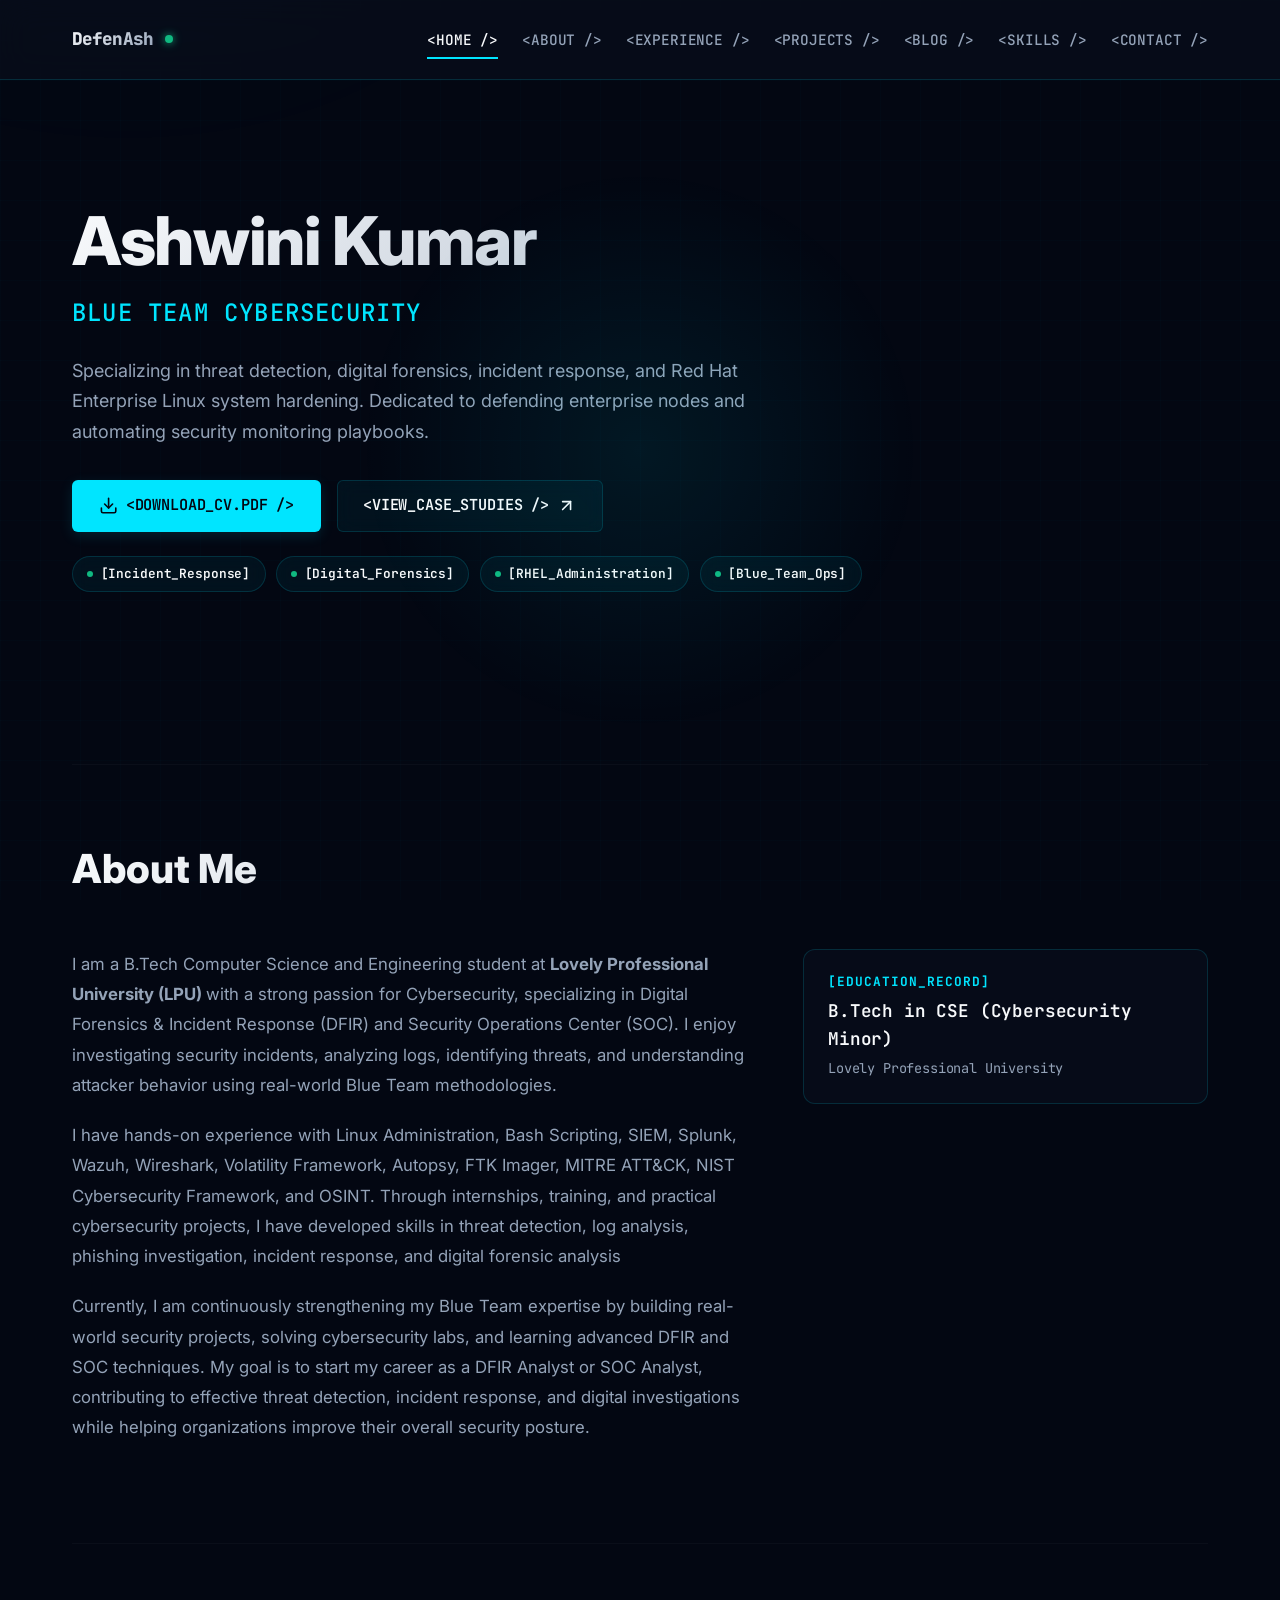
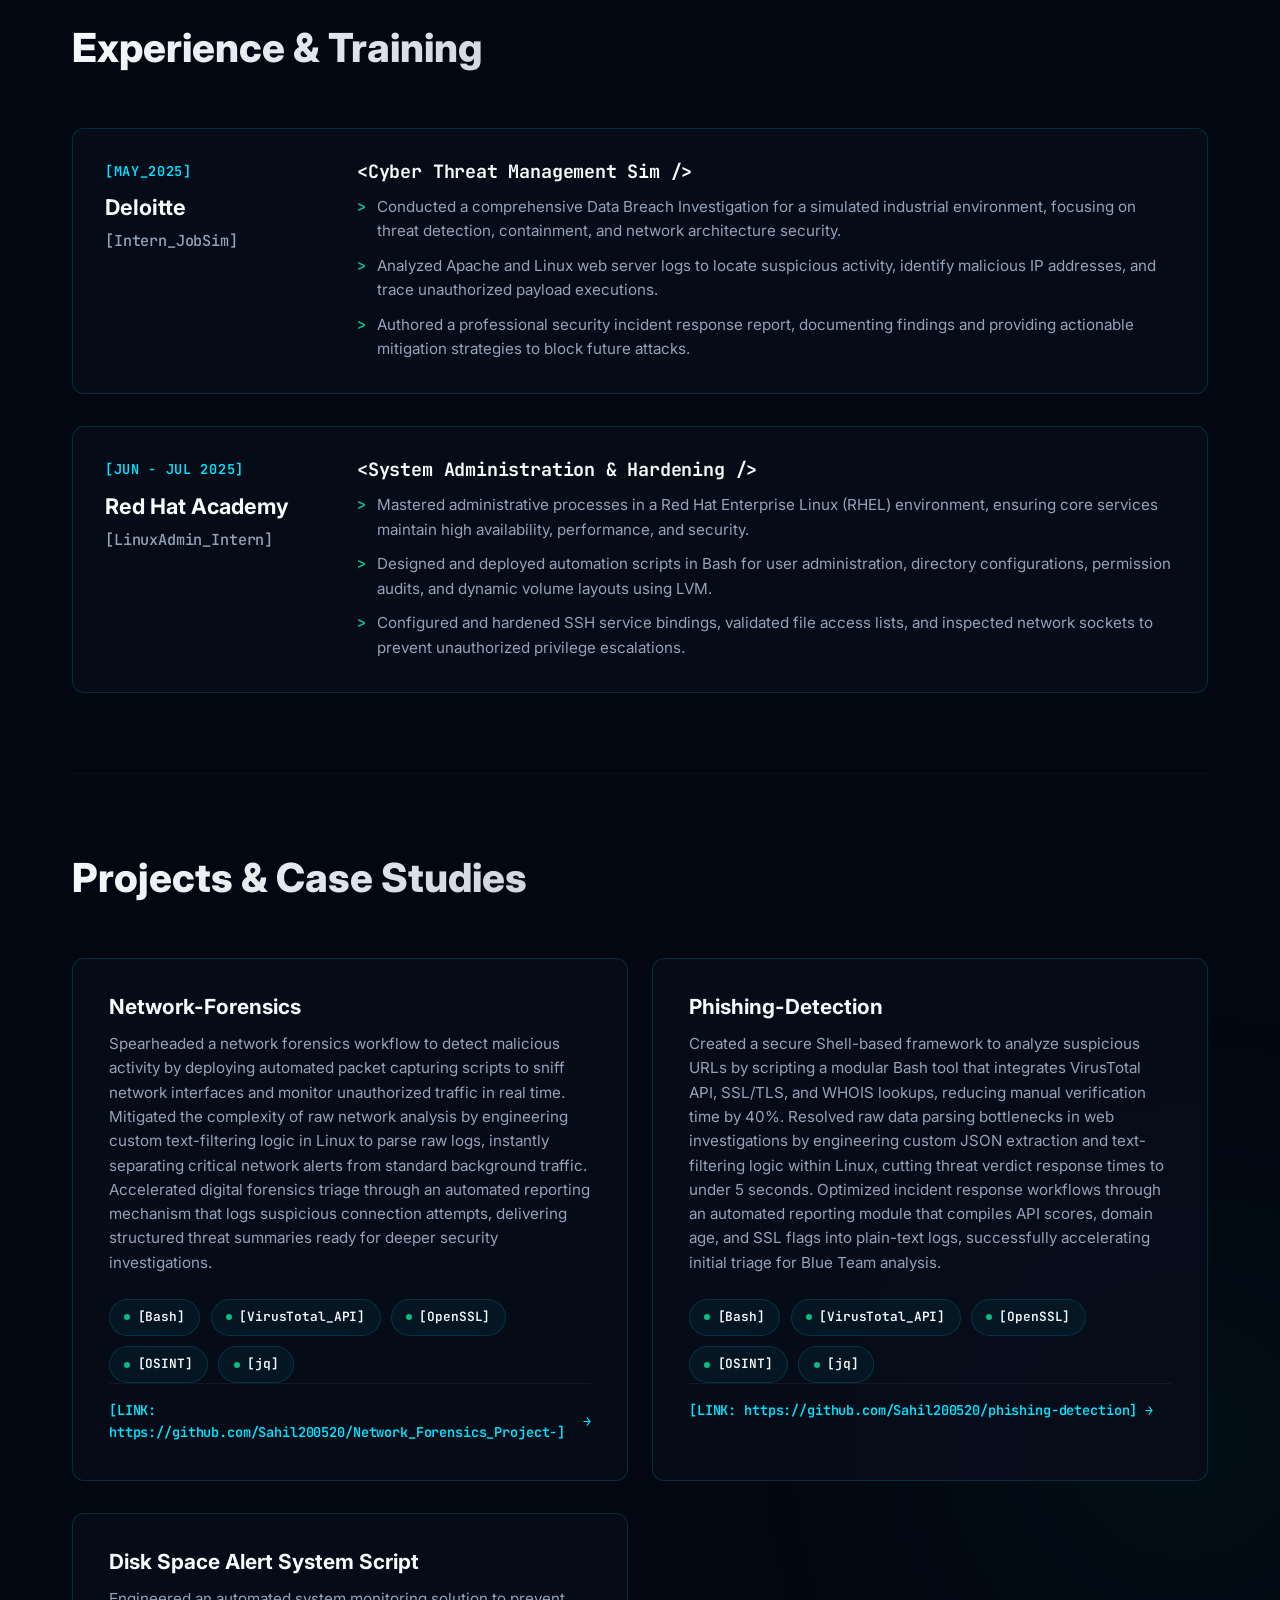
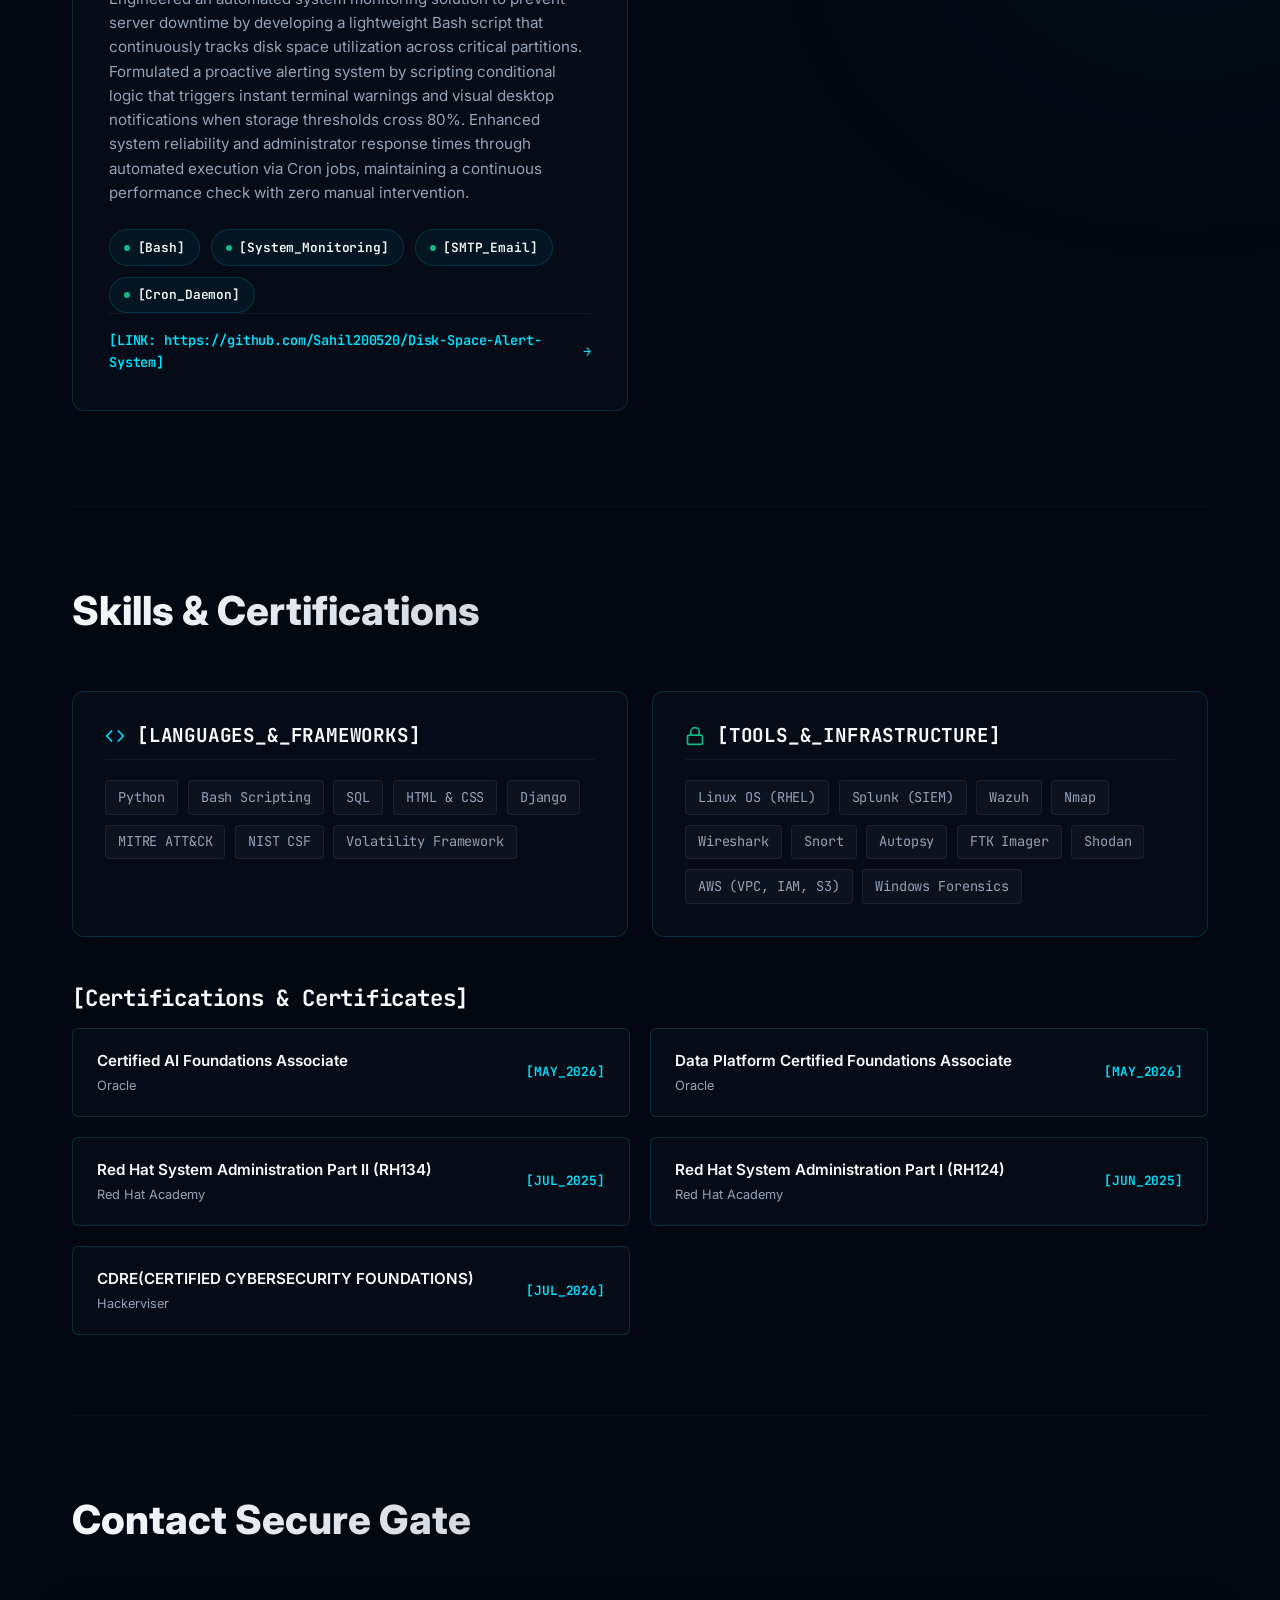
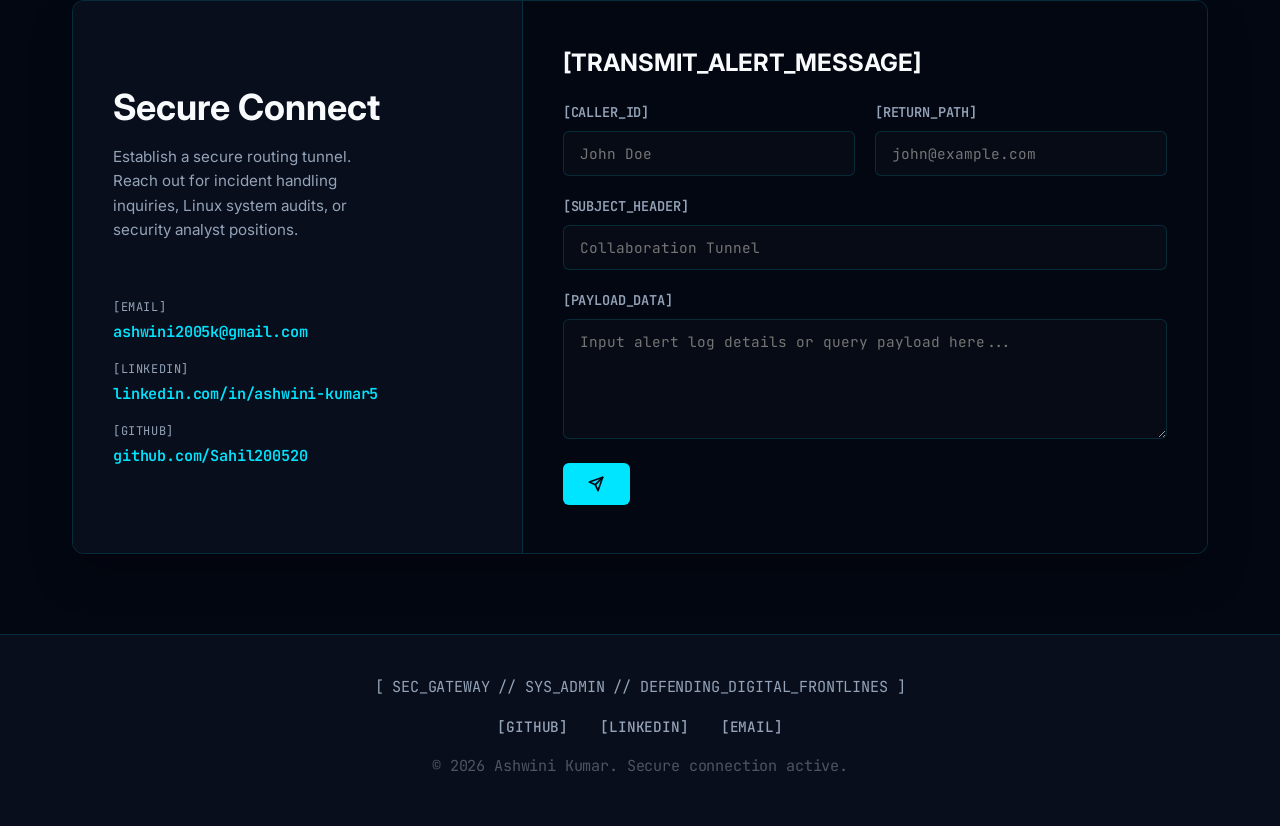
==== commit 3319e43c: "Add new Certification" ====
--- a/Portfolio/index.html
+++ b/Portfolio/index.html
@@ -215,7 +215,7 @@
           </div>
         </div>
 
-        <!-- Project 2: Honey-Trigger -->
+        <!-- Project 2: Phishing-Detection -->
         <div class="card col-6">
           <div class="card-inner">
             <div class="card-header">
@@ -380,6 +380,14 @@
             </div>
             <span class="cert-date monospace">[JUN_2025]</span>
           </div>
+          <!-- Cert 5 -->
+          <div class="cert-card">
+            <div class="cert-info">
+              <span class="cert-title">CDRE(CERTIFIED CYBERSECURITY FOUNDATIONS)</span>
+              <span class="cert-issuer">Hackerviser</span>
+            </div>
+            <span class="cert-date monospace">[JUL_2026]</span>
+          </div>
         </div>
       </div>
     </section>
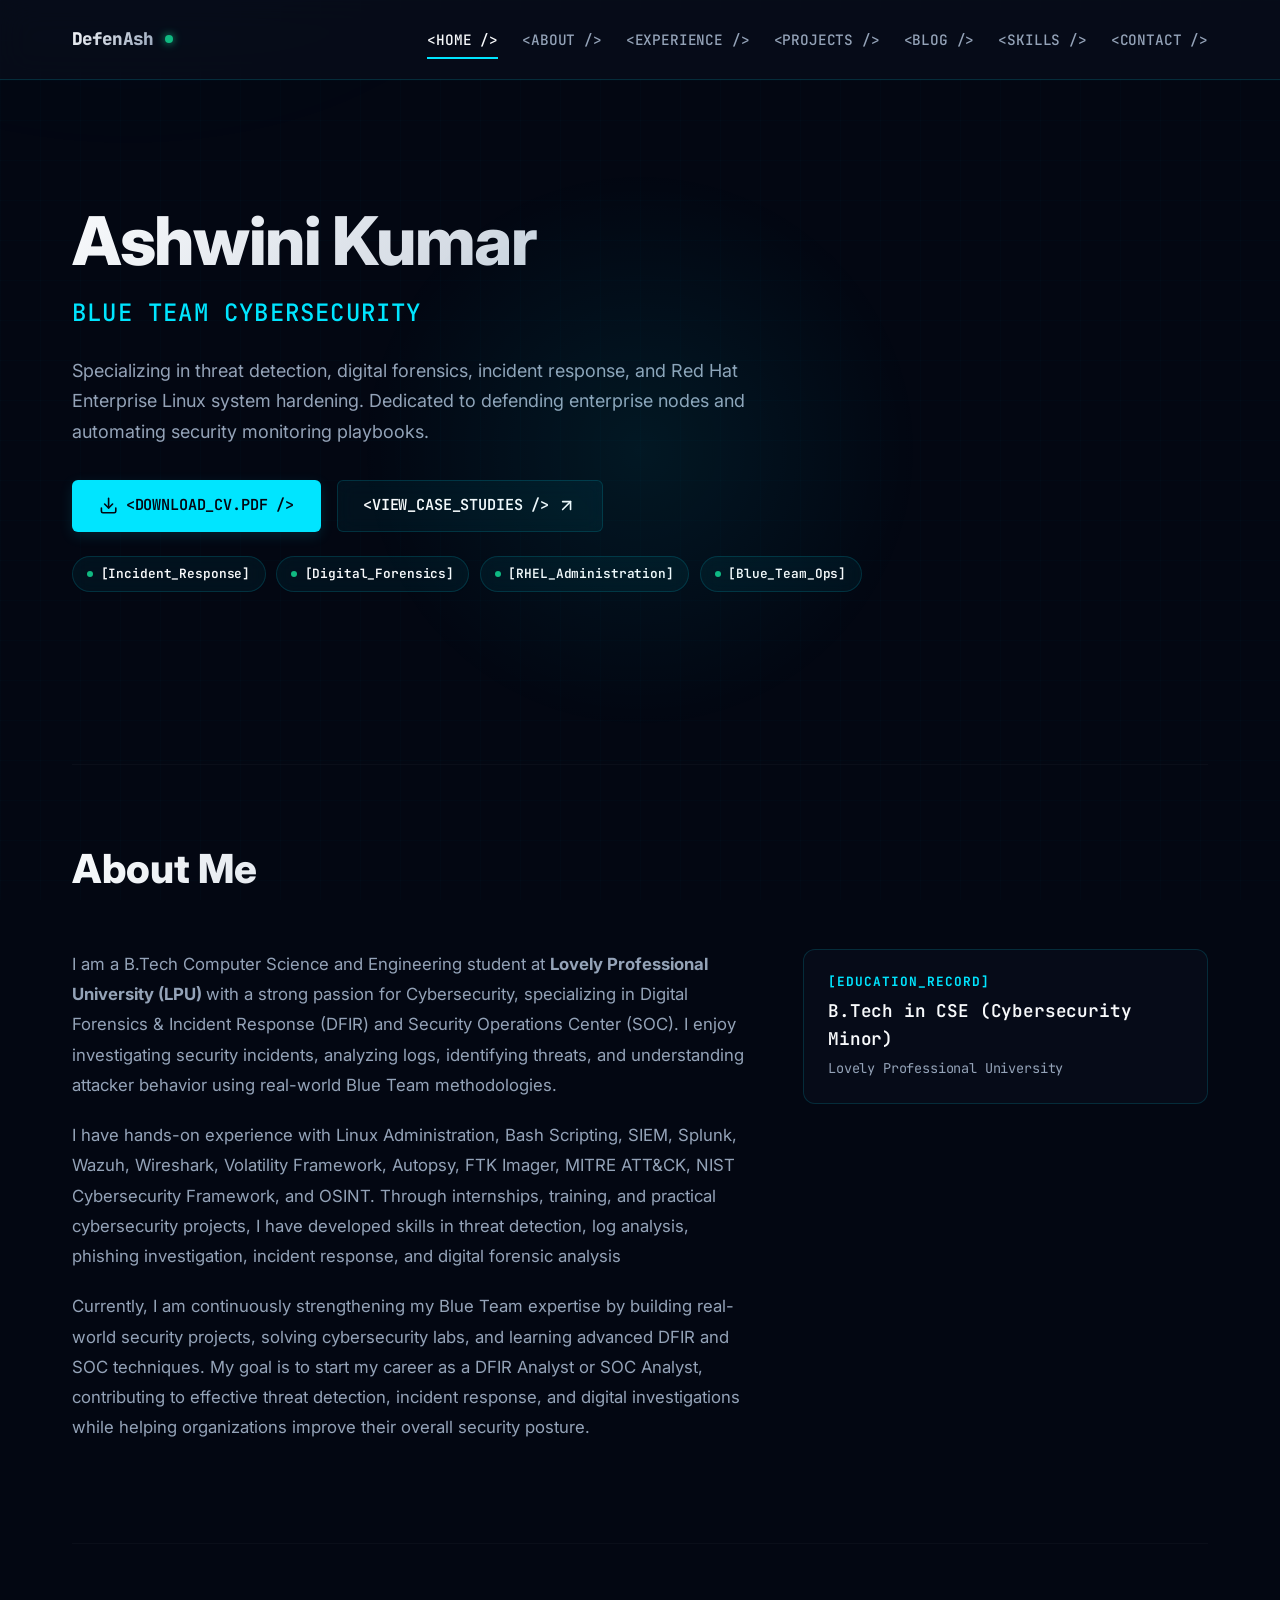
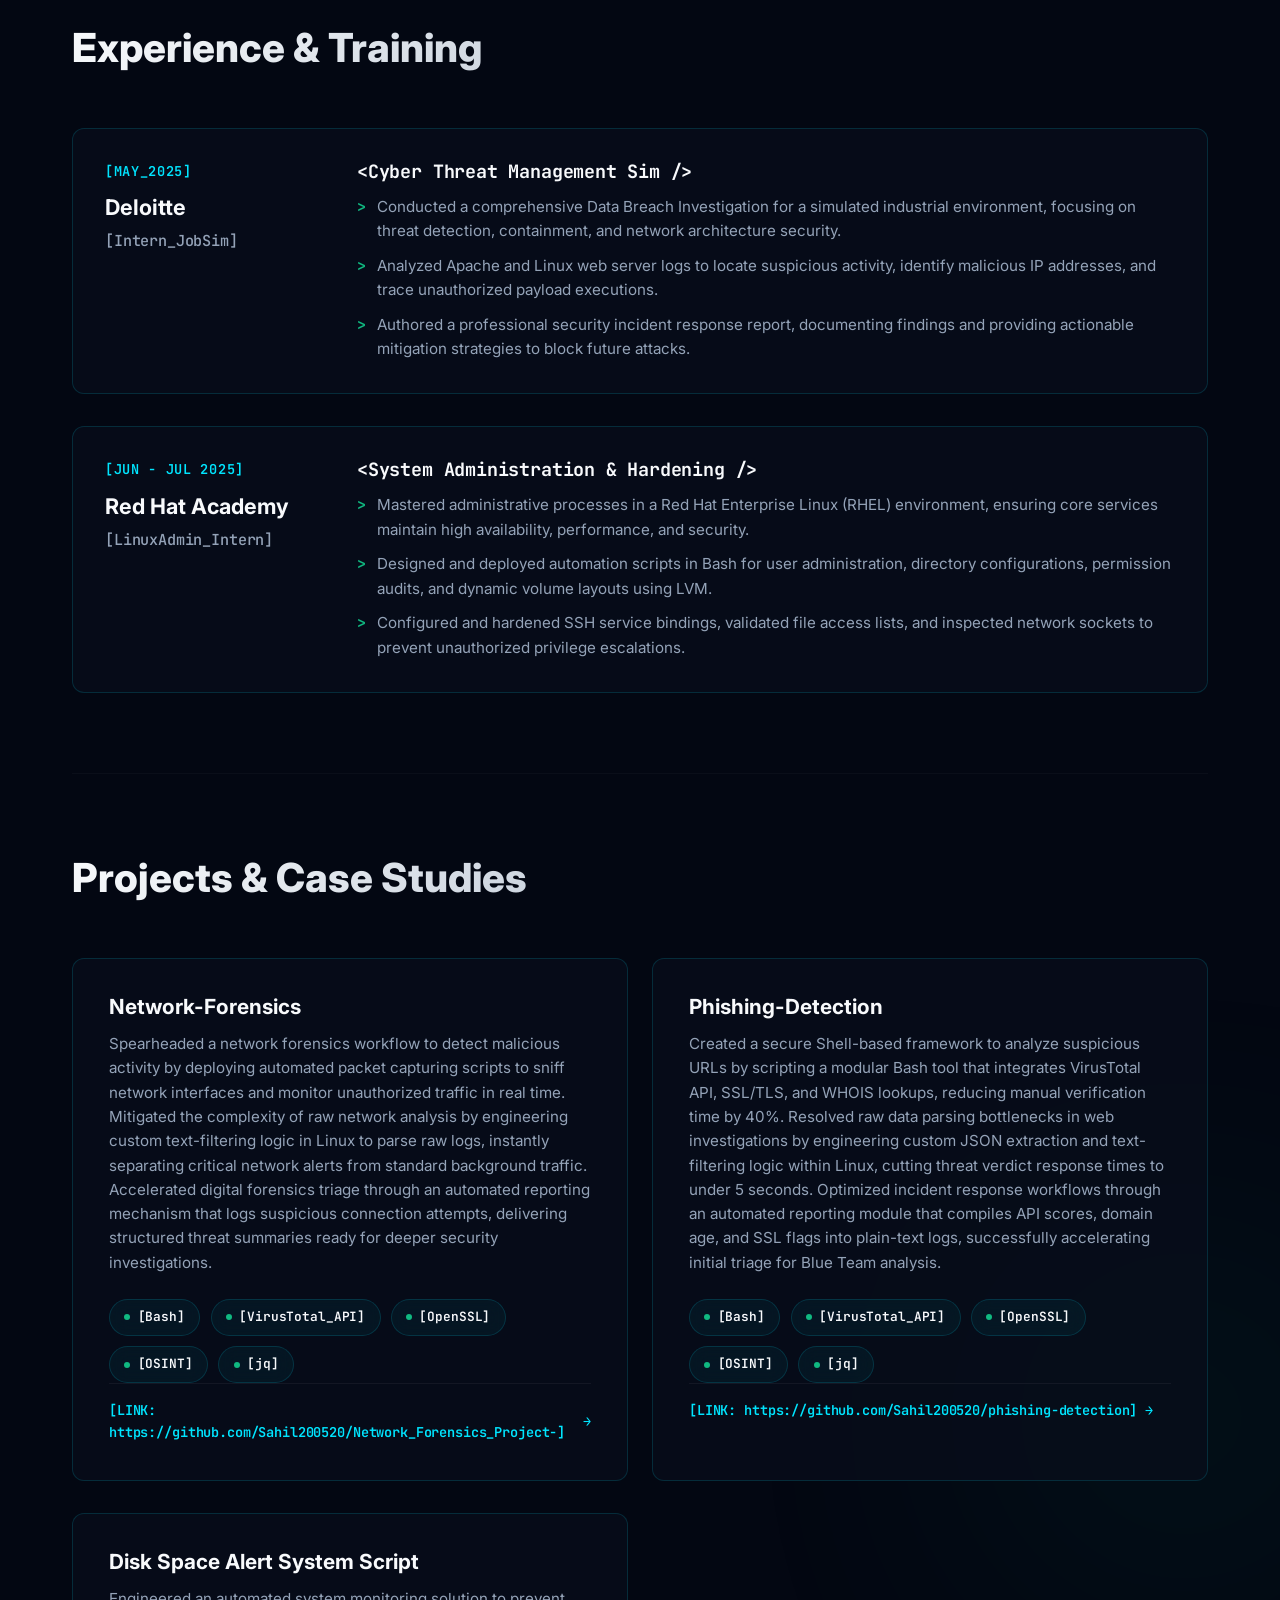
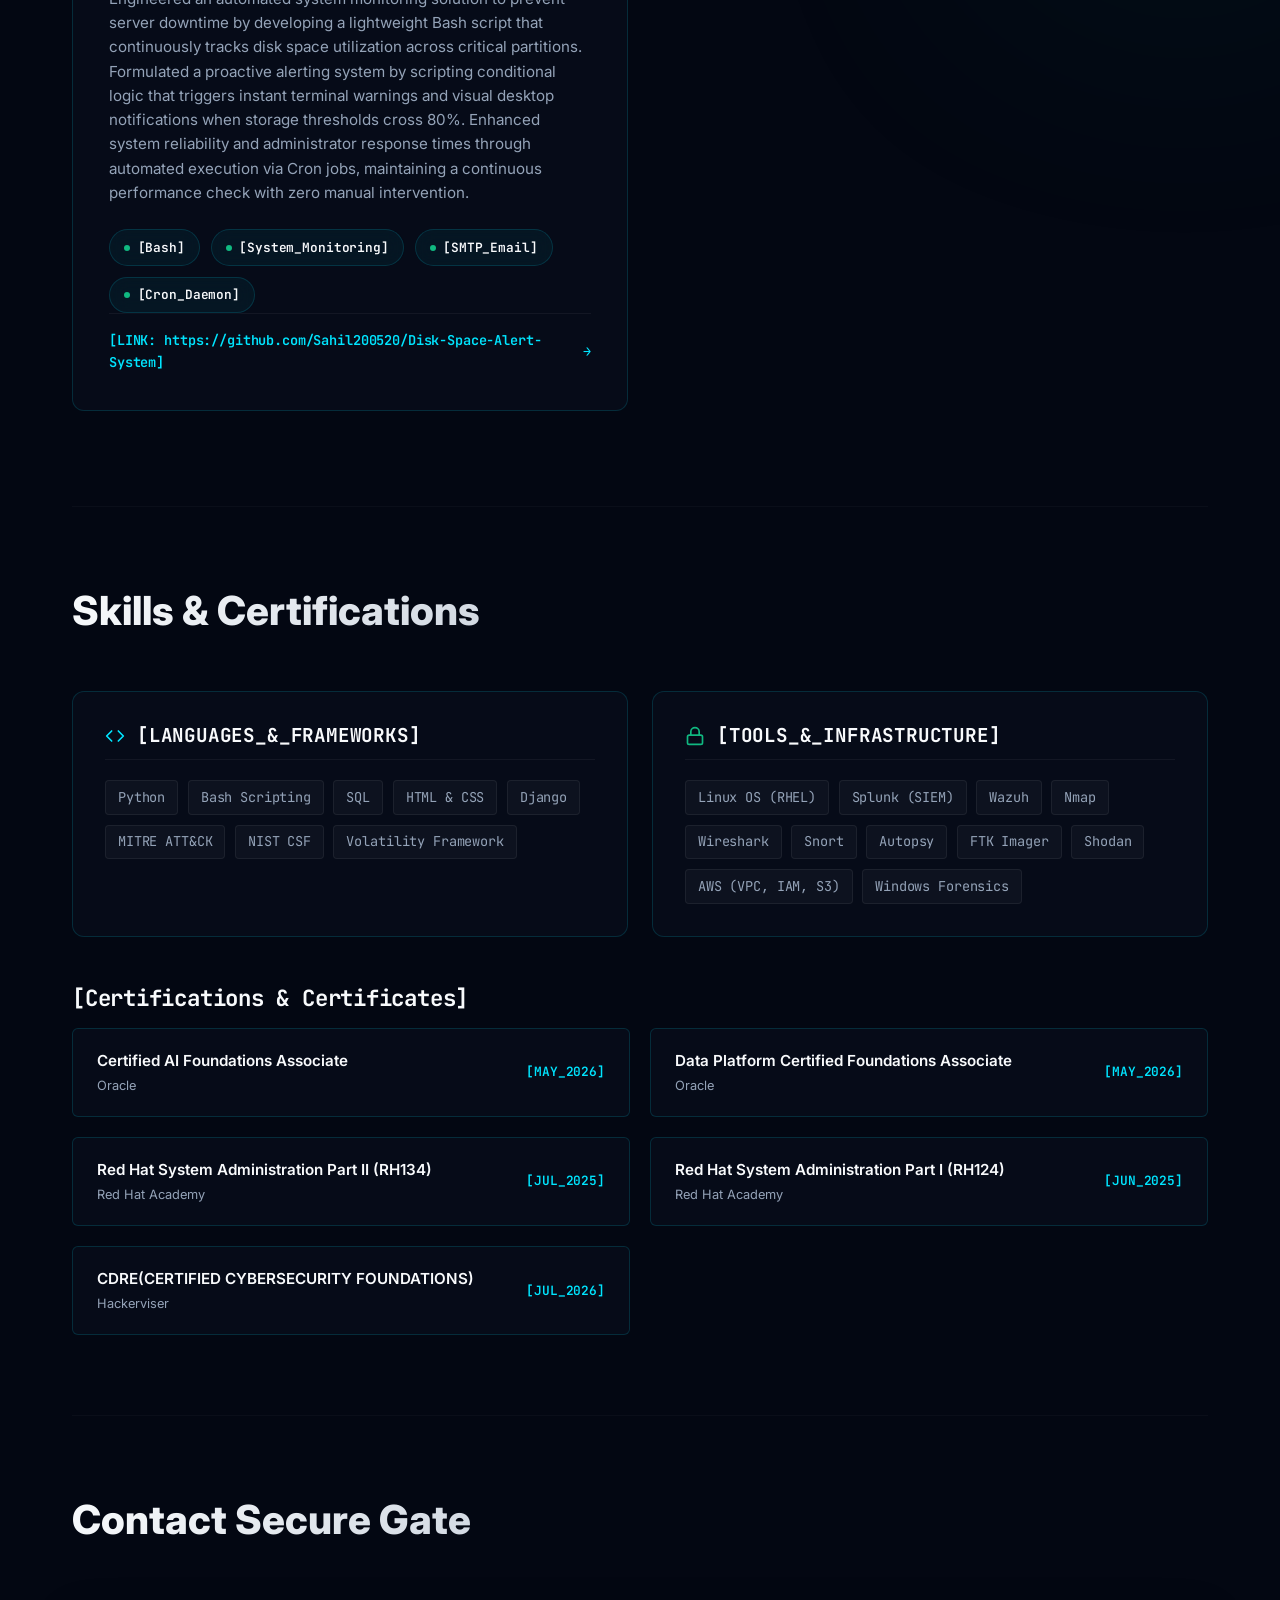
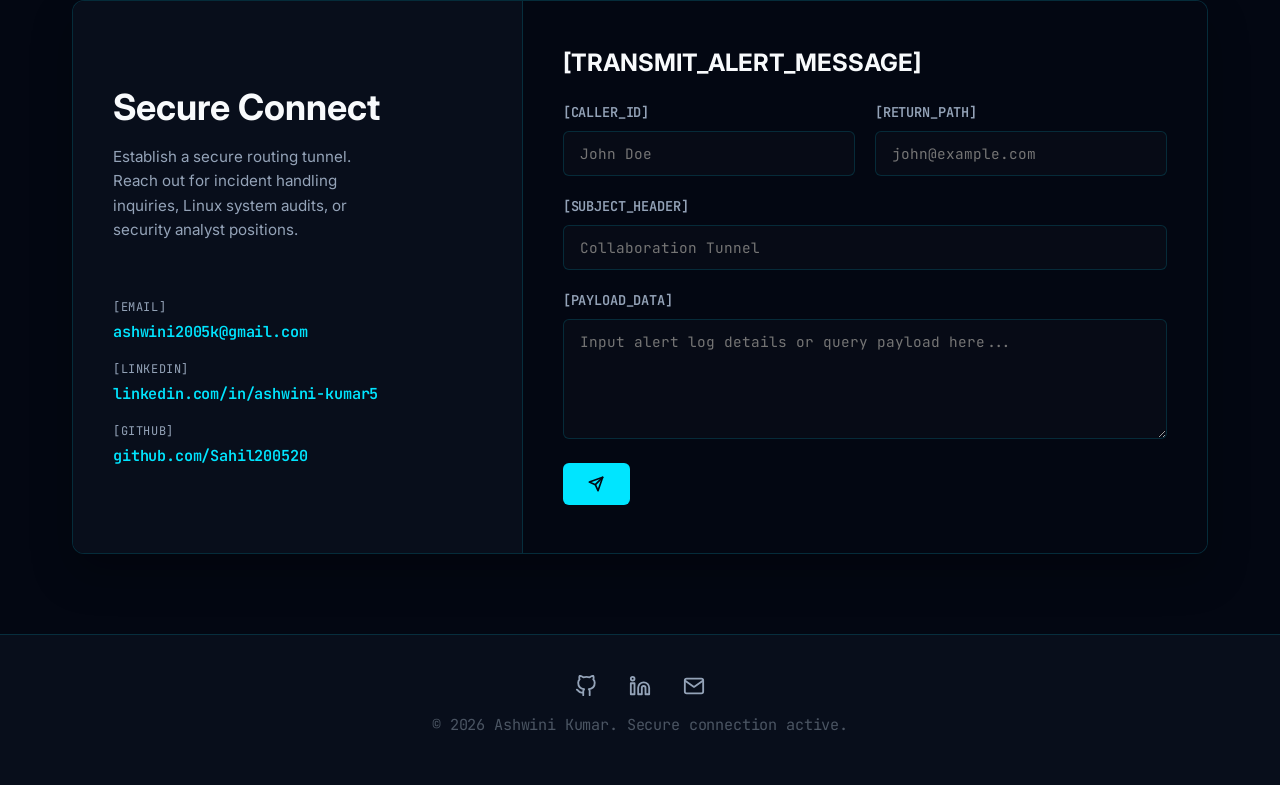
==== commit cfc1ece5: "i changed the icon github, Linkedin and Gmail" ====
--- a/Portfolio/index.html
+++ b/Portfolio/index.html
@@ -465,11 +465,25 @@
   <!-- Footer Section -->
   <footer class="footer">
     <div class="wrap text-center">
-      <p class="monospace">[ SEC_GATEWAY // SYS_ADMIN // DEFENDING_DIGITAL_FRONTLINES ]</p>
-      <div class="social-links mt-4 monospace" style="font-size: 0.85rem;">
-        <a href="https://github.com/Sahil200520" target="_blank" rel="noopener noreferrer">[GITHUB]</a>
-        <a href="https://linkedin.com/in/ashwini-kumar5/" target="_blank" rel="noopener noreferrer">[LINKEDIN]</a>
-        <a href="mailto:ashwini2005k@gmail.com">[EMAIL]</a>
+      <div class="social-links">
+        <a href="https://github.com/Sahil200520" target="_blank" rel="noopener noreferrer" aria-label="GitHub">
+          <svg viewBox="0 0 24 24" width="22" height="22" stroke="currentColor" stroke-width="2" fill="none" stroke-linecap="round" stroke-linejoin="round">
+            <path d="M9 19c-5 1.5-5-2.5-7-3m14 6v-3.87a3.37 3.37 0 0 0-.94-2.61c3.14-.35 6.44-1.54 6.44-7A5.44 5.44 0 0 0 20 4.77 5.07 5.07 0 0 0 19.91 1S18.73.65 16 2.48a13.38 13.38 0 0 0-7 0C6.27.65 5.09 1 5.09 1A5.07 5.07 0 0 0 5 4.77a5.44 5.44 0 0 0-1.5 3.78c0 5.42 3.3 6.61 6.44 7A3.37 3.37 0 0 0 9 18.13V22"></path>
+          </svg>
+        </a>
+        <a href="https://linkedin.com/in/ashwini-kumar5/" target="_blank" rel="noopener noreferrer" aria-label="LinkedIn">
+          <svg viewBox="0 0 24 24" width="22" height="22" stroke="currentColor" stroke-width="2" fill="none" stroke-linecap="round" stroke-linejoin="round">
+            <path d="M16 8a6 6 0 0 1 6 6v7h-4v-7a2 2 0 0 0-2-2 2 2 0 0 0-2 2v7h-4v-7a6 6 0 0 1 6-6z"></path>
+            <rect x="2" y="9" width="4" height="12"></rect>
+            <circle cx="4" cy="4" r="2"></circle>
+          </svg>
+        </a>
+        <a href="mailto:ashwini2005k@gmail.com" aria-label="Email">
+          <svg viewBox="0 0 24 24" width="22" height="22" stroke="currentColor" stroke-width="2" fill="none" stroke-linecap="round" stroke-linejoin="round">
+            <path d="M4 4h16c1.1 0 2 .9 2 2v12c0 1.1-.9 2-2 2H4c-1.1 0-2-.9-2-2V6c0-1.1.9-2 2-2z"></path>
+            <polyline points="22,6 12,13 2,6"></polyline>
+          </svg>
+        </a>
       </div>
       <p class="footer-copy monospace">© 2026 Ashwini Kumar. Secure connection active.</p>
     </div>
--- a/Portfolio/style.css
+++ b/Portfolio/style.css
@@ -1168,32 +1168,21 @@
   display: flex;
   justify-content: center;
   gap: 2rem;
+  align-items: center;
 }
 
 .social-links a {
-  font-weight: 500;
-  font-size: 0.9rem;
-  position: relative;
+  display: inline-flex;
+  align-items: center;
+  justify-content: center;
   color: var(--text-secondary);
-}
-
-.social-links a::after {
-  content: '';
-  position: absolute;
-  bottom: -4px;
-  left: 0;
-  width: 0;
-  height: 2px;
-  background: var(--accent-primary);
   transition: var(--transition);
 }
 
 .social-links a:hover {
-  color: var(--text-primary);
-}
-
-.social-links a:hover::after {
-  width: 100%;
+  color: var(--accent-primary);
+  transform: translateY(-3px);
+  filter: drop-shadow(0 0 8px var(--accent-primary));
 }
 
 /* Custom Cyber Pointer Cursor (Desktop only) */
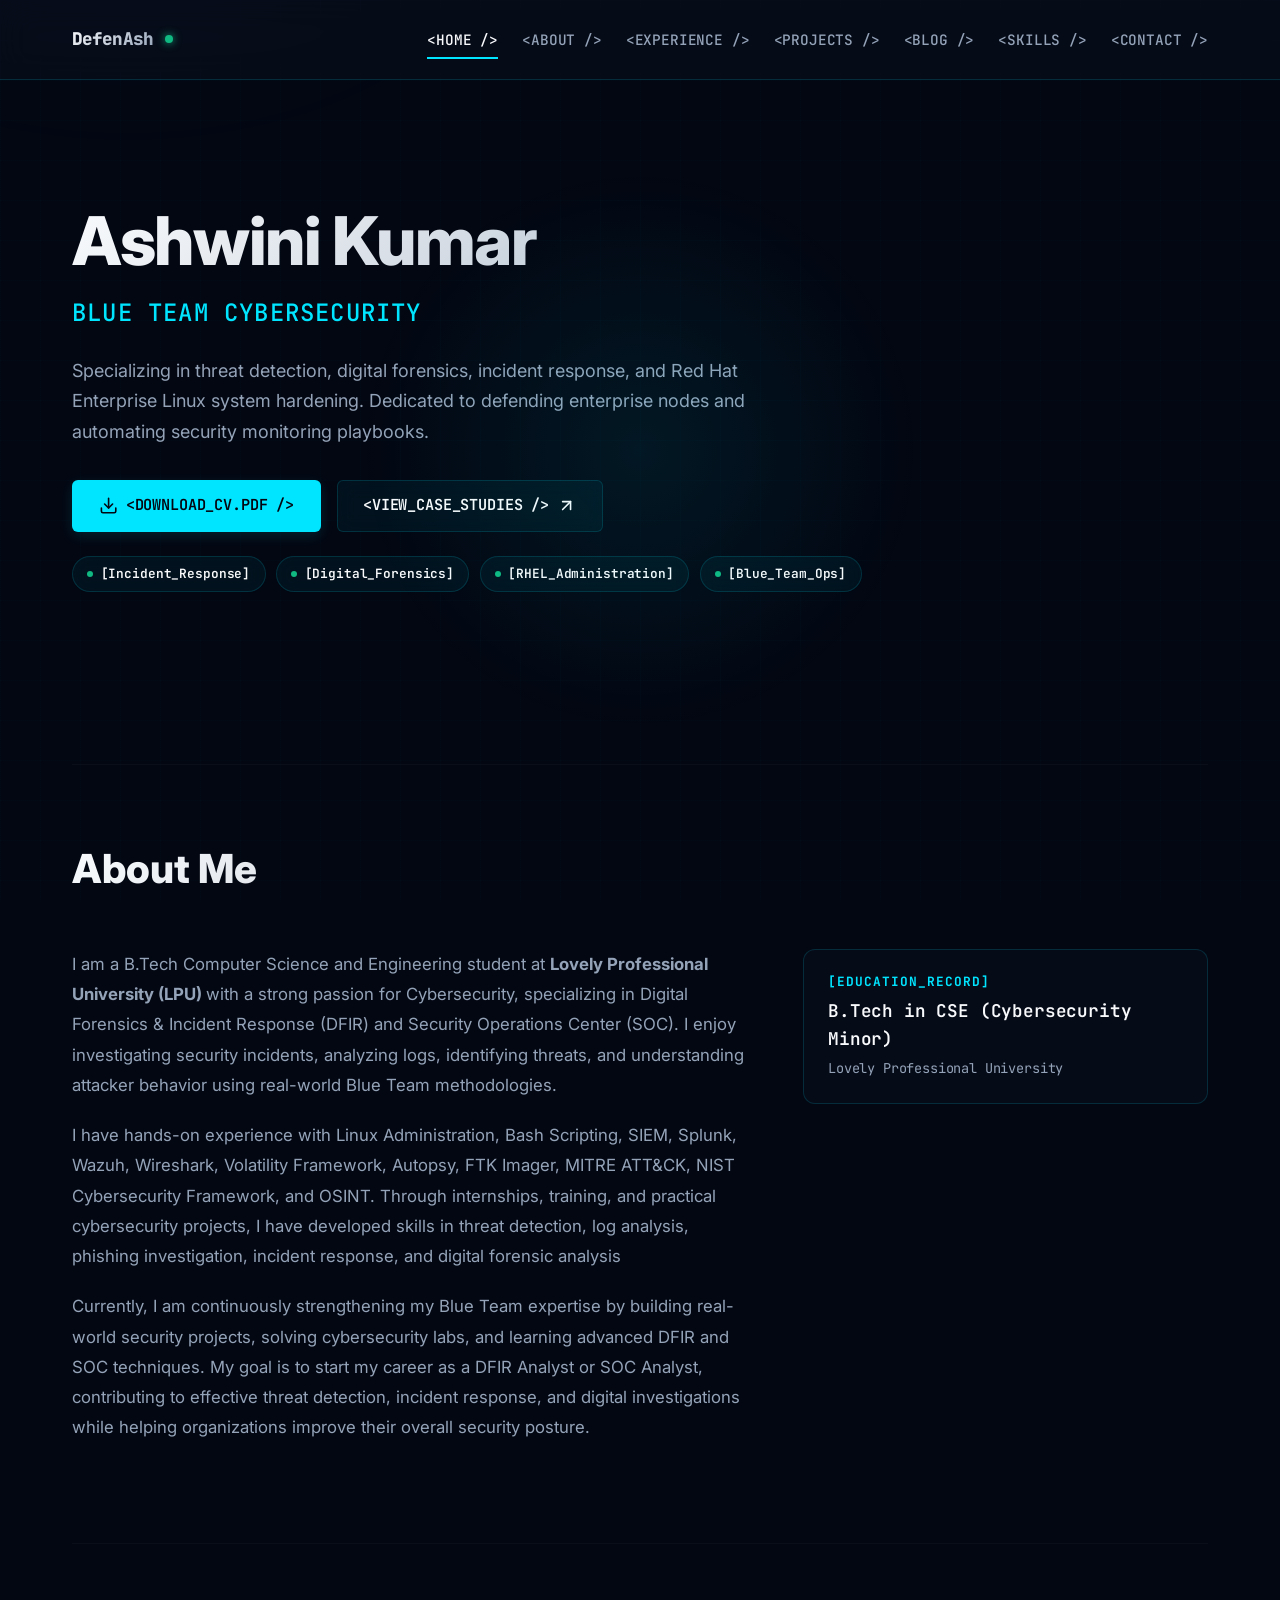
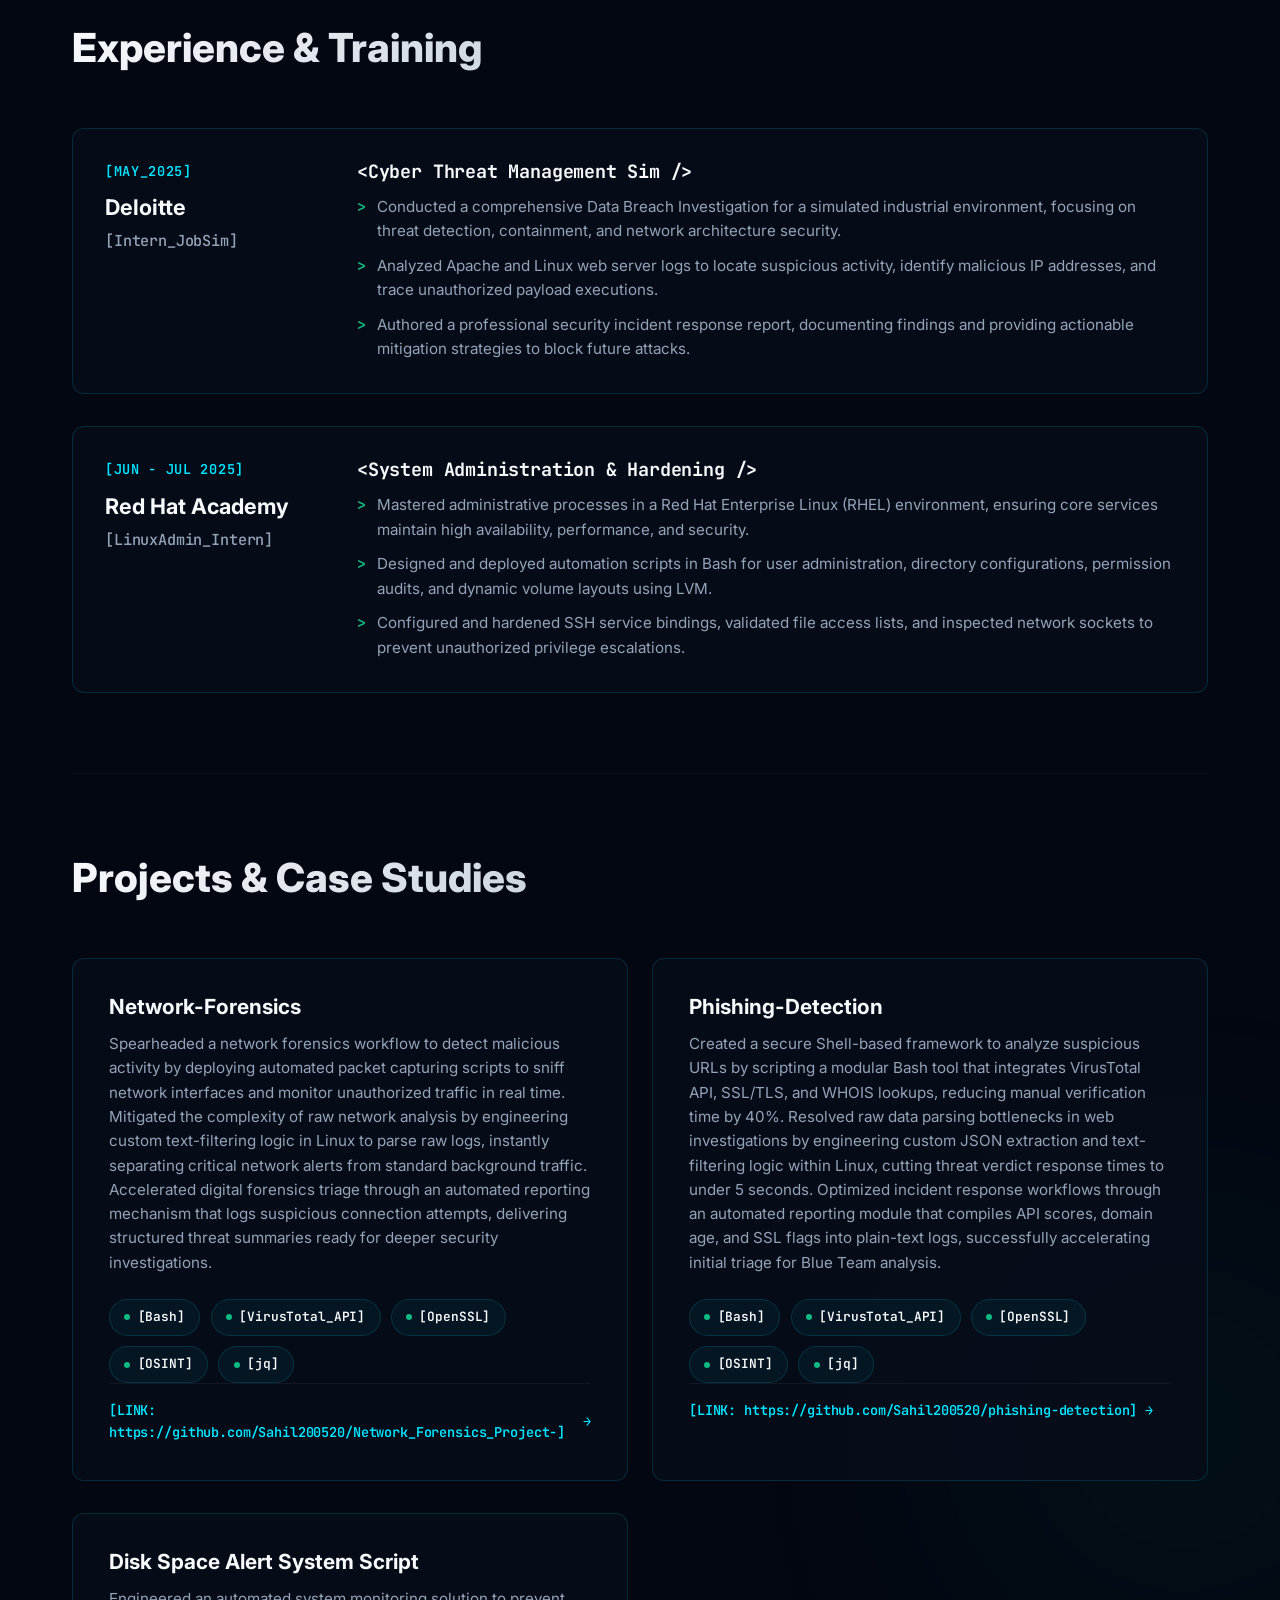
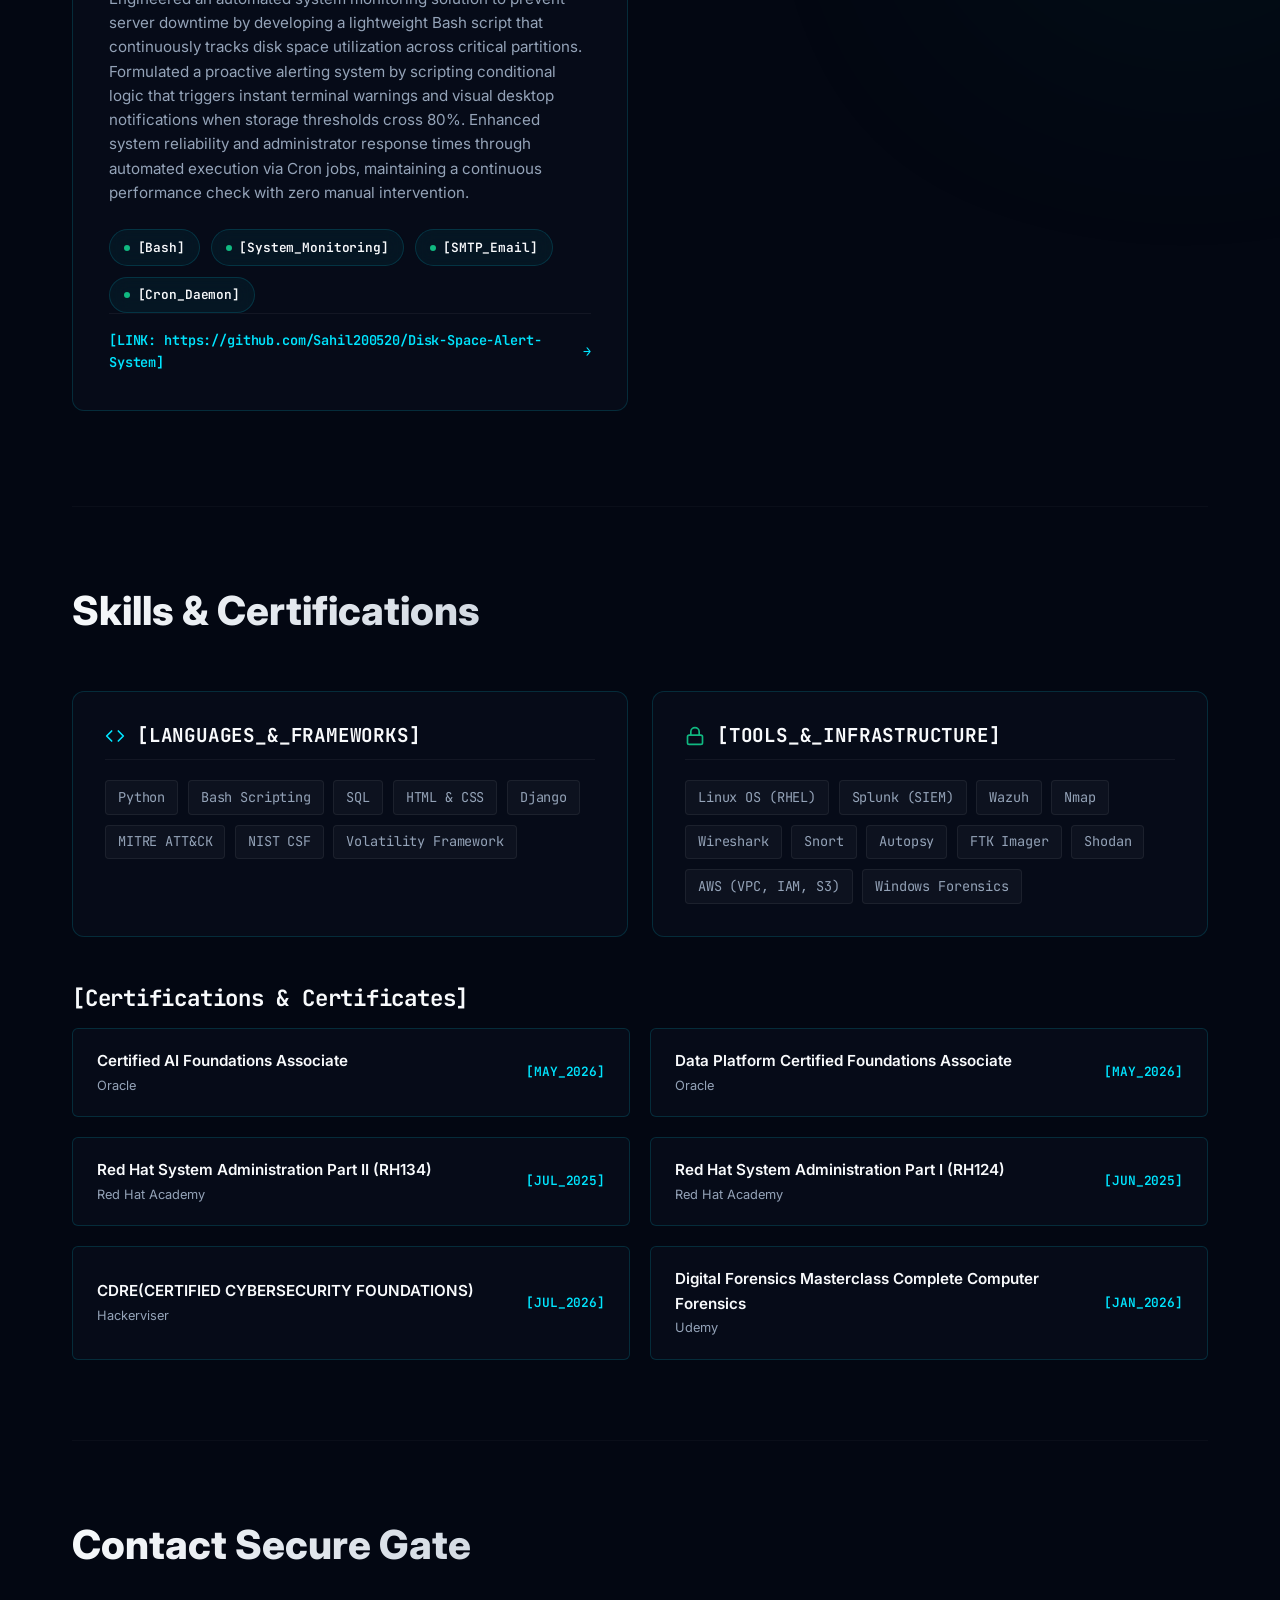
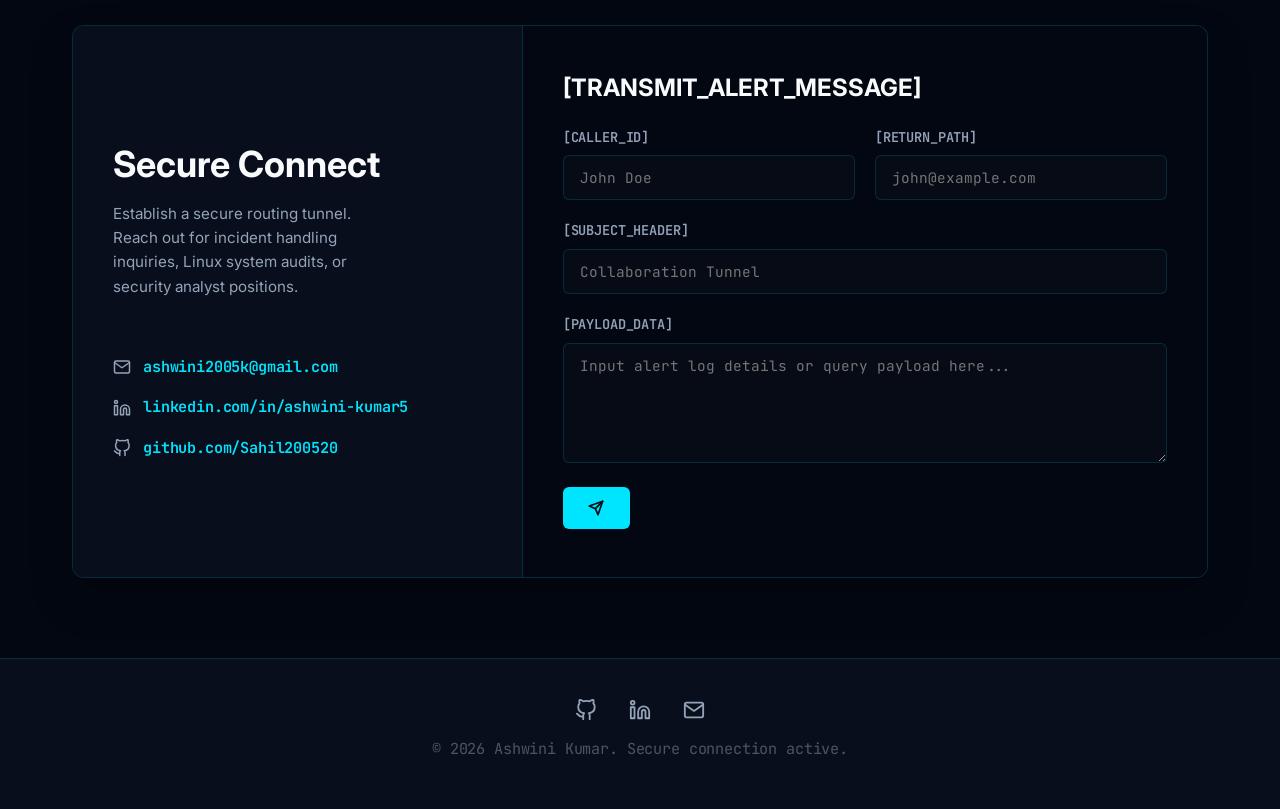
==== commit 489ec152: "adding new things" ====
--- a/Portfolio/index.html
+++ b/Portfolio/index.html
@@ -388,6 +388,14 @@
             </div>
             <span class="cert-date monospace">[JUL_2026]</span>
           </div>
+          <!-- cert 6  -->
+          <div class="cert-card">
+            <div class="cert-info">
+              <span class="cert-title">Digital Forensics Masterclass Complete Computer Forensics</span>
+              <span class="cert-issuer">Udemy</span>
+            </div>
+            <span class="cert-date monospace">[JAN_2026]</span>
+          </div>
         </div>
       </div>
     </section>
@@ -407,16 +415,31 @@
             security analyst positions.</p>
           <div class="contact-meta monospace">
             <div class="contact-meta-item">
-              <span class="contact-meta-label">[EMAIL]</span>
+              <span class="contact-meta-label" aria-hidden="true">
+                <svg viewBox="0 0 24 24" width="18" height="18" stroke="currentColor" stroke-width="2" fill="none" stroke-linecap="round" stroke-linejoin="round">
+                  <path d="M4 4h16c1.1 0 2 .9 2 2v12c0 1.1-.9 2-2 2H4c-1.1 0-2-.9-2-2V6c0-1.1.9-2 2-2z"></path>
+                  <polyline points="22,6 12,13 2,6"></polyline>
+                </svg>
+              </span>
               <span class="contact-meta-val"><a href="mailto:ashwini2005k@gmail.com">ashwini2005k@gmail.com</a></span>
             </div>
             <div class="contact-meta-item">
-              <span class="contact-meta-label">[LINKEDIN]</span>
+              <span class="contact-meta-label" aria-hidden="true">
+                <svg viewBox="0 0 24 24" width="18" height="18" stroke="currentColor" stroke-width="2" fill="none" stroke-linecap="round" stroke-linejoin="round">
+                  <path d="M16 8a6 6 0 0 1 6 6v7h-4v-7a2 2 0 0 0-2-2 2 2 0 0 0-2 2v7h-4v-7a6 6 0 0 1 6-6z"></path>
+                  <rect x="2" y="9" width="4" height="12"></rect>
+                  <circle cx="4" cy="4" r="2"></circle>
+                </svg>
+              </span>
               <span class="contact-meta-val"><a href="https://linkedin.com/in/ashwini-kumar5/" target="_blank"
                   rel="noopener noreferrer">linkedin.com/in/ashwini-kumar5</a></span>
             </div>
             <div class="contact-meta-item">
-              <span class="contact-meta-label">[GITHUB]</span>
+              <span class="contact-meta-label" aria-hidden="true">
+                <svg viewBox="0 0 24 24" width="18" height="18" stroke="currentColor" stroke-width="2" fill="none" stroke-linecap="round" stroke-linejoin="round">
+                  <path d="M9 19c-5 1.5-5-2.5-7-3m14 6v-3.87a3.37 3.37 0 0 0-.94-2.61c3.14-.35 6.44-1.54 6.44-7A5.44 5.44 0 0 0 20 4.77 5.07 5.07 0 0 0 19.91 1S18.73.65 16 2.48a13.38 13.38 0 0 0-7 0C6.27.65 5.09 1 5.09 1A5.07 5.07 0 0 0 5 4.77a5.44 5.44 0 0 0-1.5 3.78c0 5.42 3.3 6.61 6.44 7A3.37 3.37 0 0 0 9 18.13V22"></path>
+                </svg>
+              </span>
               <span class="contact-meta-val"><a href="https://github.com/Sahil200520" target="_blank"
                   rel="noopener noreferrer">github.com/Sahil200520</a></span>
             </div>
@@ -467,19 +490,25 @@
     <div class="wrap text-center">
       <div class="social-links">
         <a href="https://github.com/Sahil200520" target="_blank" rel="noopener noreferrer" aria-label="GitHub">
-          <svg viewBox="0 0 24 24" width="22" height="22" stroke="currentColor" stroke-width="2" fill="none" stroke-linecap="round" stroke-linejoin="round">
-            <path d="M9 19c-5 1.5-5-2.5-7-3m14 6v-3.87a3.37 3.37 0 0 0-.94-2.61c3.14-.35 6.44-1.54 6.44-7A5.44 5.44 0 0 0 20 4.77 5.07 5.07 0 0 0 19.91 1S18.73.65 16 2.48a13.38 13.38 0 0 0-7 0C6.27.65 5.09 1 5.09 1A5.07 5.07 0 0 0 5 4.77a5.44 5.44 0 0 0-1.5 3.78c0 5.42 3.3 6.61 6.44 7A3.37 3.37 0 0 0 9 18.13V22"></path>
+          <svg viewBox="0 0 24 24" width="22" height="22" stroke="currentColor" stroke-width="2" fill="none"
+            stroke-linecap="round" stroke-linejoin="round">
+            <path
+              d="M9 19c-5 1.5-5-2.5-7-3m14 6v-3.87a3.37 3.37 0 0 0-.94-2.61c3.14-.35 6.44-1.54 6.44-7A5.44 5.44 0 0 0 20 4.77 5.07 5.07 0 0 0 19.91 1S18.73.65 16 2.48a13.38 13.38 0 0 0-7 0C6.27.65 5.09 1 5.09 1A5.07 5.07 0 0 0 5 4.77a5.44 5.44 0 0 0-1.5 3.78c0 5.42 3.3 6.61 6.44 7A3.37 3.37 0 0 0 9 18.13V22">
+            </path>
           </svg>
         </a>
-        <a href="https://linkedin.com/in/ashwini-kumar5/" target="_blank" rel="noopener noreferrer" aria-label="LinkedIn">
-          <svg viewBox="0 0 24 24" width="22" height="22" stroke="currentColor" stroke-width="2" fill="none" stroke-linecap="round" stroke-linejoin="round">
+        <a href="https://linkedin.com/in/ashwini-kumar5/" target="_blank" rel="noopener noreferrer"
+          aria-label="LinkedIn">
+          <svg viewBox="0 0 24 24" width="22" height="22" stroke="currentColor" stroke-width="2" fill="none"
+            stroke-linecap="round" stroke-linejoin="round">
             <path d="M16 8a6 6 0 0 1 6 6v7h-4v-7a2 2 0 0 0-2-2 2 2 0 0 0-2 2v7h-4v-7a6 6 0 0 1 6-6z"></path>
             <rect x="2" y="9" width="4" height="12"></rect>
             <circle cx="4" cy="4" r="2"></circle>
           </svg>
         </a>
         <a href="mailto:ashwini2005k@gmail.com" aria-label="Email">
-          <svg viewBox="0 0 24 24" width="22" height="22" stroke="currentColor" stroke-width="2" fill="none" stroke-linecap="round" stroke-linejoin="round">
+          <svg viewBox="0 0 24 24" width="22" height="22" stroke="currentColor" stroke-width="2" fill="none"
+            stroke-linecap="round" stroke-linejoin="round">
             <path d="M4 4h16c1.1 0 2 .9 2 2v12c0 1.1-.9 2-2 2H4c-1.1 0-2-.9-2-2V6c0-1.1.9-2 2-2z"></path>
             <polyline points="22,6 12,13 2,6"></polyline>
           </svg>
--- a/Portfolio/style.css
+++ b/Portfolio/style.css
@@ -1000,21 +1000,28 @@
 
 .contact-meta-item {
   display: flex;
-  flex-direction: column;
-  font-size: 0.9rem;
+  flex-direction: row;
+  align-items: center;
+  gap: 0.75rem;
+  font-size: 0.95rem;
 }
 
 .contact-meta-label {
+  display: inline-flex;
+  align-items: center;
+  justify-content: center;
   color: var(--text-secondary);
-  font-size: 0.75rem;
-  text-transform: uppercase;
-  letter-spacing: 0.05em;
+  transition: var(--transition);
+}
+
+.contact-meta-item:hover .contact-meta-label {
+  color: var(--accent-primary);
+  filter: drop-shadow(0 0 4px var(--accent-primary));
 }
 
 .contact-meta-val {
   color: var(--text-primary);
   font-weight: 600;
-  margin-top: 0.15rem;
   font-size: 0.95rem;
 }
 
